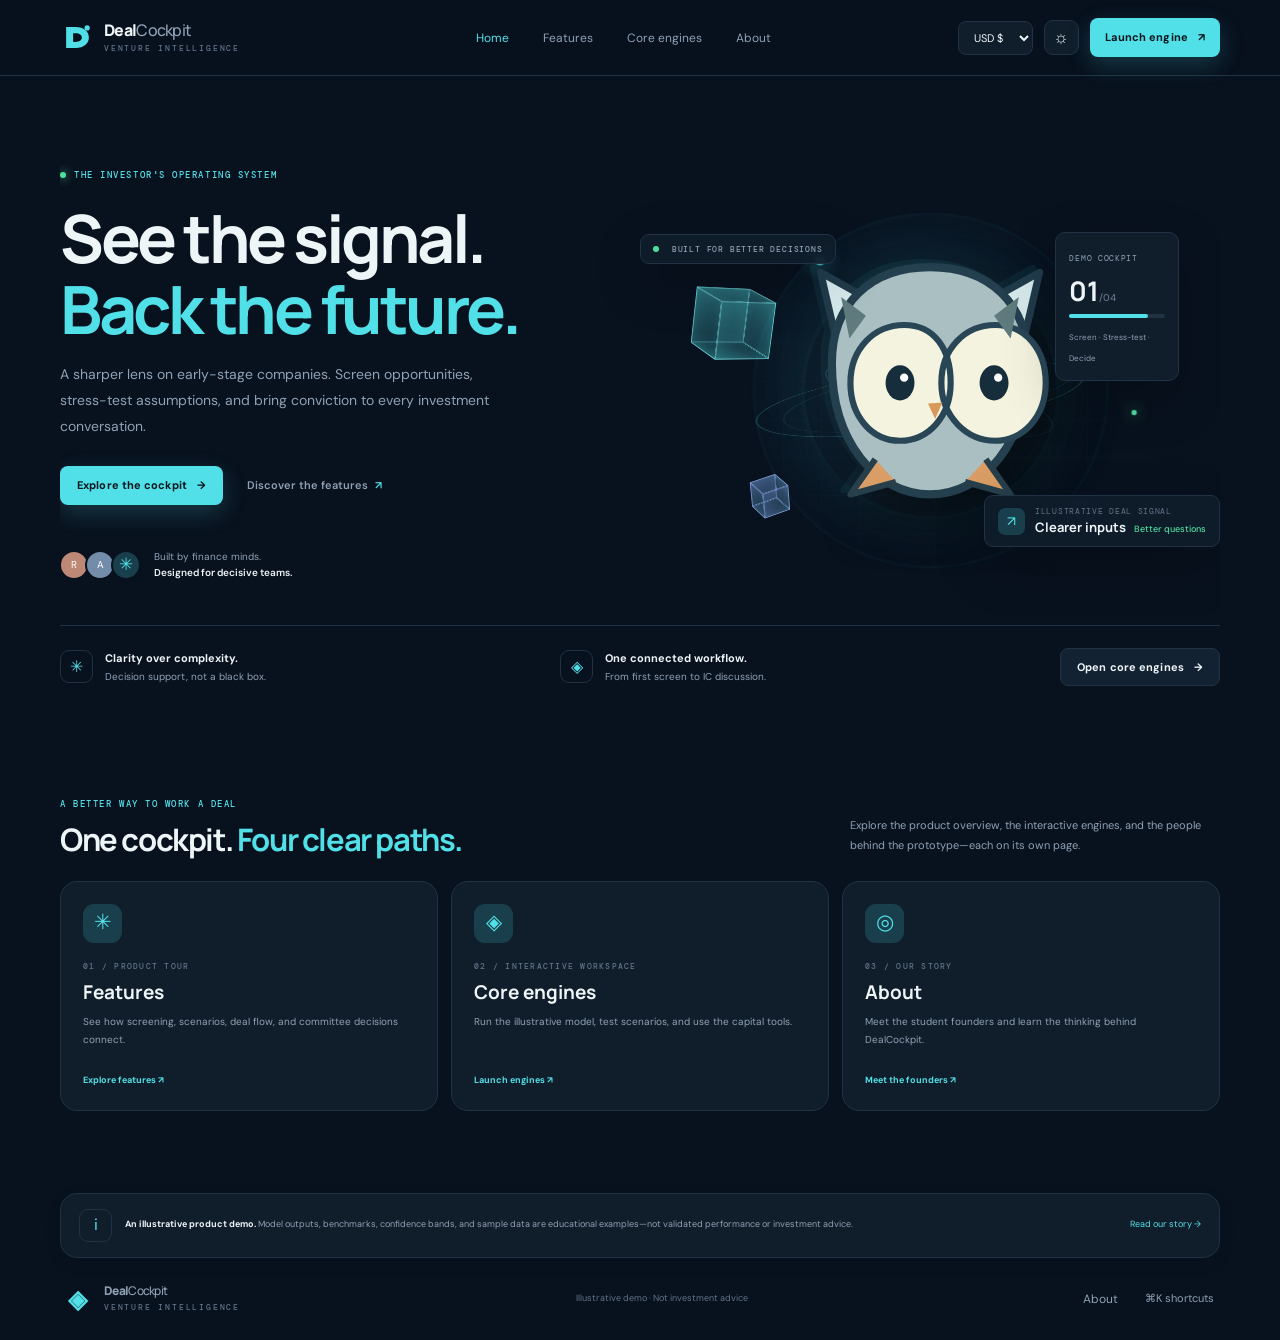
==== index.html @ 7ec93a89 "Deploy DealCockpit website Add GitHub Pages workflow for a permanent public site.  Co-authored-by: C" ====
<!doctype html>
<html lang="en">
<head>
  <meta charset="utf-8">
  <meta name="viewport" content="width=device-width, initial-scale=1">
  <meta name="theme-color" content="#08111e">
  <meta name="description" content="DealCockpit — a clearer lens on early-stage venture opportunities.">
  <title>DealCockpit — Venture intelligence</title>
  <link rel="preconnect" href="https://fonts.googleapis.com">
  <link rel="preconnect" href="https://fonts.gstatic.com" crossorigin>
  <link href="https://fonts.googleapis.com/css2?family=DM+Mono:wght@400;500&family=DM+Sans:wght@400;500;600;700&family=Manrope:wght@400;500;600;700;800&display=swap" rel="stylesheet">
  <link rel="stylesheet" href="styles.css">
  <script src="app.js" defer></script>
</head>
<body>
  <a class="skip-link" href="#main">Skip to content</a>
  <header class="topbar">
    <a class="brand" href="index.html" aria-label="DealCockpit home"><span class="brand-mark" aria-hidden="true"><svg viewBox="0 0 40 40"><path d="M7 8h11c9 0 15 5 15 12S27 32 18 32H7V8Zm8 7v10h3c4 0 7-2 7-5s-3-5-7-5h-3Z" fill="currentColor"/><circle cx="31" cy="9" r="3" fill="#52e0e8"/></svg></span><span>Deal<span class="brand-light">Cockpit</span><small>VENTURE INTELLIGENCE</small></span></a>
    <nav class="main-nav" aria-label="Main navigation"><a href="index.html" aria-current="page">Home</a><a href="features.html">Features</a><a href="engines.html">Core engines</a><a href="about.html">About</a></nav>
    <div class="header-actions"><label class="sr-only" for="currency">Display currency</label><select id="currency" class="currency-select" aria-label="Display currency"><option value="USD">USD $</option><option value="INR">INR ₹</option><option value="EUR">EUR €</option><option value="GBP">GBP £</option></select><button id="theme-toggle" class="icon-button" type="button" aria-label="Switch to light theme" title="Toggle theme"><span aria-hidden="true">☼</span></button><a class="button button-primary header-cta" href="engines.html#screening">Launch engine <span aria-hidden="true">↗</span></a><button id="menu-toggle" class="icon-button menu-toggle" type="button" aria-label="Open navigation menu" aria-expanded="false">☰</button></div>
  </header>
  <main id="main">
    <section class="hero shell" id="home">
      <div class="hero-copy"><div class="eyebrow"><span class="status-dot"></span> THE INVESTOR'S OPERATING SYSTEM</div><h1>See the signal.<br><span>Back the future.</span></h1><p class="hero-lede">A sharper lens on early-stage companies. Screen opportunities, stress-test assumptions, and bring conviction to every investment conversation.</p><div class="hero-buttons"><a class="button button-primary" href="engines.html#screening">Explore the cockpit <span aria-hidden="true">→</span></a><a href="features.html" class="text-link">Discover the features <span aria-hidden="true">↗</span></a></div><div class="hero-proof"><div class="avatar-stack"><span>R</span><span>A</span><span class="proof-icon">✳</span></div><p>Built by finance minds.<br><b>Designed for decisive teams.</b></p></div></div>
      <div class="hero-visual"><div class="orb orb-one"></div><div class="orb orb-two"></div><div class="hero-grid" aria-hidden="true"></div><div class="three-d-scene" aria-hidden="true"><div class="orbit-ring orbit-ring-a"></div><div class="orbit-ring orbit-ring-b"></div><div class="floating-cube cube-large"><i></i><i></i><i></i><i></i><i></i><i></i></div><div class="floating-cube cube-small"><i></i><i></i><i></i><i></i><i></i><i></i></div><span class="orbit-node node-a"></span><span class="orbit-node node-b"></span><span class="orbit-node node-c"></span></div><div class="hero-owl" aria-label="Stylized owl mascot" role="img"><svg viewBox="0 0 300 300"><path d="M61 112 44 39l75 42M239 112l17-73-75 42" fill="#d5e9eb" stroke="#213b4b" stroke-width="7" stroke-linejoin="round"/><path d="M55 127c0-57 37-93 95-93s95 36 95 93c0 76-43 127-95 127s-95-51-95-127Z" fill="#aabfc1" stroke="#243f4e" stroke-width="8"/><path d="M73 146c0-33 23-56 52-56s45 23 45 56-22 56-49 56-48-23-48-56Zm88 0c0-33 23-56 52-56s49 23 49 56-22 56-49 56-52-23-52-56Z" fill="#f3f3df" stroke="#294657" stroke-width="6"/><ellipse cx="121" cy="146" rx="14" ry="17" fill="#162d3b"/><ellipse cx="212" cy="146" rx="14" ry="17" fill="#162d3b"/><circle cx="125" cy="141" r="4" fill="white"/><circle cx="216" cy="141" r="4" fill="white"/><path d="m149 166 13-1-7 16-7-15Z" fill="#d89a5c"/><path d="m97 220-24 34 44-12m87-22 24 34-44-12" fill="#d99d65" stroke="#263f4b" stroke-width="6" stroke-linejoin="round"/><path d="M88 81 64 63l8 40m140-22 24-18-8 40" fill="#607b7d"/></svg></div><div class="floating-tag tag-top"><span class="tag-dot"></span> BUILT FOR BETTER DECISIONS</div><div class="floating-tag tag-bottom"><span class="tag-icon">↗</span><span><small>ILLUSTRATIVE DEAL SIGNAL</small><b>Clearer inputs <em>Better questions</em></b></span></div><div class="hero-mini-card"><span class="mini-label">DEMO COCKPIT</span><div class="mini-score">01<span>/04</span></div><div class="mini-bar"><i></i></div><small>Screen · Stress-test · Decide</small></div></div>
      <div class="hero-bottom"><div class="hero-note"><span class="note-icon">✳</span><span><b>Clarity over complexity.</b><small>Decision support, not a black box.</small></span></div><div class="hero-note"><span class="note-icon">◈</span><span><b>One connected workflow.</b><small>From first screen to IC discussion.</small></span></div><a class="button button-quiet" href="engines.html">Open core engines <span aria-hidden="true">→</span></a></div>
    </section>
    <section class="section shell"><div class="section-heading"><div><div class="eyebrow">A BETTER WAY TO WORK A DEAL</div><h2>One cockpit. <span>Four clear paths.</span></h2></div><p>Explore the product overview, the interactive engines, and the people behind the prototype—each on its own page.</p></div><div class="page-cards"><a class="page-card" href="features.html"><span class="page-card-icon">✳</span><span class="panel-kicker">01 / PRODUCT TOUR</span><h3>Features</h3><p>See how screening, scenarios, deal flow, and committee decisions connect.</p><b>Explore features ↗</b></a><a class="page-card" href="engines.html"><span class="page-card-icon">◈</span><span class="panel-kicker">02 / INTERACTIVE WORKSPACE</span><h3>Core engines</h3><p>Run the illustrative model, test scenarios, and use the capital tools.</p><b>Launch engines ↗</b></a><a class="page-card" href="about.html"><span class="page-card-icon">◎</span><span class="panel-kicker">03 / OUR STORY</span><h3>About</h3><p>Meet the student founders and learn the thinking behind DealCockpit.</p><b>Meet the founders ↗</b></a></div></section>
    <section class="section shell"><div class="home-disclaimer panel"><span class="note-icon">i</span><p><b>An illustrative product demo.</b> Model outputs, benchmarks, confidence bands, and sample data are educational examples—not validated performance or investment advice.</p><a href="about.html">Read our story →</a></div></section>
  </main>
  <footer class="footer shell"><a class="brand footer-brand" href="index.html"><span class="brand-mark">◈</span><span>Deal<span class="brand-light">Cockpit</span><small>VENTURE INTELLIGENCE</small></span></a><span>Illustrative demo · Not investment advice</span><div><a href="about.html">About</a><button type="button" id="open-shortcuts">⌘K shortcuts</button></div></footer>
  <div id="toast" class="toast" role="status" aria-live="polite"></div>
  <div id="command-overlay" class="command-overlay" hidden><div class="command-dialog" role="dialog" aria-modal="true" aria-labelledby="command-title"><div class="command-search"><span aria-hidden="true">⌕</span><label class="sr-only" id="command-title" for="command-input">Search DealCockpit actions</label><input id="command-input" type="text" placeholder="Jump to a page, term, or action…" autocomplete="off"><kbd>ESC</kbd></div><div id="command-results" class="command-results"></div><div class="command-footer"><span>↑↓ to navigate</span><span><kbd>ENTER</kbd> to select</span><span><kbd>ESC</kbd> to close</span></div></div></div>
</body>
</html>
---- styles.css ----
:root{color-scheme:dark;--bg:#08111e;--bg-soft:#0b1725;--panel:#101d2b;--panel-2:#132233;--line:#203244;--text:#edf5f7;--muted:#8fa2b4;--faint:#627589;--cyan:#52e0e8;--cyan-dim:#193f4c;--green:#4fe0a0;--red:#ff777e;--amber:#f2c46f;--white:#fff;--shadow:0 18px 54px #0003;--radius:17px;--font:'DM Sans',sans-serif;--display:'Manrope',sans-serif;--mono:'DM Mono',monospace}
:root[data-theme="light"]{color-scheme:light;--bg:#f2f6f8;--bg-soft:#eaf0f3;--panel:#fff;--panel-2:#f6fafb;--line:#d8e2e8;--text:#122334;--muted:#536a7b;--faint:#778d9d;--cyan:#087f8b;--cyan-dim:#d8f4f3;--green:#16865d;--red:#c94450;--amber:#a66a0b;--shadow:0 16px 38px #263a4a12}
*{box-sizing:border-box}html{scroll-behavior:smooth;scroll-padding-top:92px}body{margin:0;background:var(--bg);color:var(--text);font-family:var(--font);font-size:14px;line-height:1.5;transition:background .2s,color .2s}button,input,select{font:inherit}button,a,select,input{outline-color:var(--cyan)}button{color:inherit}a{color:inherit;text-decoration:none}.shell{width:min(1160px,calc(100% - 48px));margin-inline:auto}.sr-only{position:absolute;width:1px;height:1px;padding:0;margin:-1px;overflow:hidden;clip:rect(0,0,0,0);white-space:nowrap;border:0}.skip-link{position:fixed;top:-50px;left:16px;background:var(--cyan);color:#04141b;padding:10px 16px;z-index:99;border-radius:8px}.skip-link:focus{top:10px}
.topbar{height:76px;border-bottom:1px solid var(--line);display:flex;align-items:center;justify-content:space-between;padding:0 max(24px,calc((100vw - 1160px)/2));background:color-mix(in srgb,var(--bg) 91%,transparent);position:sticky;top:0;z-index:30;backdrop-filter:blur(16px)}.brand{display:flex;align-items:center;gap:9px;font:800 16px var(--display);letter-spacing:-.7px;line-height:1}.brand-mark{display:grid;place-items:center;width:35px;height:35px;color:var(--cyan)}.brand-mark svg{width:100%;height:100%}.brand-light{font-weight:500;color:var(--muted)}.brand small{display:block;font:500 8px var(--mono);letter-spacing:1.8px;color:var(--faint);margin-top:5px}.main-nav{display:flex;gap:34px;margin-left:50px}.main-nav a,.footer a,.footer button{color:var(--muted);font-size:12px;transition:color .18s}.main-nav a:hover,.footer a:hover,.footer button:hover{color:var(--cyan)}.header-actions{display:flex;align-items:center;gap:11px}.currency-select,.compact-select select{background:var(--panel);border:1px solid var(--line);border-radius:8px;color:var(--text);padding:8px 11px;font-size:11px}.icon-button{width:35px;height:35px;border:1px solid var(--line);background:var(--panel);border-radius:9px;cursor:pointer;font-size:17px}.icon-button:hover{border-color:var(--cyan);color:var(--cyan)}.button{display:inline-flex;align-items:center;justify-content:center;gap:10px;border-radius:8px;padding:10px 16px;font-size:11px;font-weight:700;letter-spacing:.1px;border:1px solid transparent;cursor:pointer;transition:transform .18s,background .18s,border-color .18s}.button:hover{transform:translateY(-2px)}.button-primary{color:#06151d;background:var(--cyan);box-shadow:0 8px 25px color-mix(in srgb,var(--cyan) 20%,transparent)}.button-primary:hover{background:#82eff2}.button-outline{color:var(--text);background:transparent;border-color:var(--line)}.button-outline:hover{border-color:var(--cyan);color:var(--cyan)}.button-quiet{color:var(--text);background:var(--panel-2);border-color:var(--line)}.button-quiet:hover{border-color:var(--cyan)}.header-cta{padding:10px 14px}.menu-toggle{display:none}
.hero{min-height:640px;padding-top:92px;position:relative;display:grid;grid-template-columns:1fr 1fr;align-items:center;overflow:hidden}.hero-copy{position:relative;z-index:2;padding-bottom:46px}.eyebrow{font:500 9px var(--mono);letter-spacing:1.55px;color:var(--cyan);display:flex;align-items:center;gap:8px}.status-dot,.online-pill i{width:6px;height:6px;background:var(--green);border-radius:50%;box-shadow:0 0 10px var(--green)}h1,h2,h3,p{margin-top:0}h1{font:700 clamp(42px,5.2vw,68px)/1.07 var(--display);letter-spacing:-3.5px;margin:21px 0 18px}h1 span,h2 span{color:var(--cyan)}.hero-lede{font-size:14px;color:var(--muted);max-width:440px;line-height:1.85}.hero-buttons{display:flex;align-items:center;gap:24px;margin-top:26px}.text-link{font-size:11px;color:var(--muted);font-weight:600}.text-link span{color:var(--cyan);margin-left:4px}.hero-proof{display:flex;align-items:center;gap:13px;margin-top:44px}.avatar-stack{display:flex;padding-left:3px}.avatar-stack span{width:30px;height:30px;border-radius:50%;display:grid;place-items:center;margin-left:-4px;border:2px solid var(--bg);background:#bd8875;color:#fff;font-size:10px}.avatar-stack span:nth-child(2){background:#728caa}.avatar-stack .proof-icon{background:var(--cyan-dim);color:var(--cyan);font-size:17px}.hero-proof p{margin:0;font-size:10px;line-height:1.6;color:var(--muted)}.hero-proof b{font-weight:600;color:var(--text)}.hero-visual{height:460px;position:relative;display:grid;place-items:center;margin-top:-15px}.hero-grid{position:absolute;inset:15% 5% 5%;opacity:.18;background-image:linear-gradient(var(--line) 1px,transparent 1px),linear-gradient(90deg,var(--line) 1px,transparent 1px);background-size:38px 38px;mask-image:radial-gradient(ellipse,black 20%,transparent 72%)}.orb{position:absolute;border-radius:50%;filter:blur(1px)}.orb-one{width:355px;height:355px;background:radial-gradient(circle at 45% 45%,#173849aa,#0a172400 70%);border:1px solid #52e0e81a}.orb-two{width:255px;height:255px;border:1px solid #52e0e81f;box-shadow:0 0 75px #52e0e811}.hero-owl{position:relative;width:min(310px,72%);z-index:1;filter:drop-shadow(0 30px 36px #0007);animation:float 5s ease-in-out infinite}.hero-owl svg{width:100%;height:auto}.floating-tag{position:absolute;z-index:2;border:1px solid var(--line);background:color-mix(in srgb,var(--panel) 91%,transparent);border-radius:9px;box-shadow:var(--shadow);backdrop-filter:blur(10px)}.tag-top{top:74px;left:0;padding:9px 12px;font:500 8px var(--mono);letter-spacing:.8px;color:var(--muted)}.tag-dot{display:inline-block;width:6px;height:6px;background:var(--green);border-radius:100%;margin-right:7px}.tag-bottom{bottom:73px;right:0;display:flex;gap:10px;align-items:center;padding:10px 13px}.tag-icon{background:var(--cyan-dim);color:var(--cyan);width:27px;height:27px;border-radius:7px;display:grid;place-items:center}.tag-bottom small,.tag-bottom b{display:block}.tag-bottom small{font:8px var(--mono);color:var(--faint);letter-spacing:.7px}.tag-bottom b{font:700 13px var(--display);margin-top:2px}.tag-bottom em{font:500 9px var(--font);color:var(--green);font-style:normal;margin-left:5px}.hero-mini-card{position:absolute;right:7%;top:72px;z-index:3;width:124px;padding:13px;border:1px solid var(--line);background:var(--panel);border-radius:10px;box-shadow:var(--shadow)}.mini-label{font:8px var(--mono);color:var(--muted);letter-spacing:.7px}.mini-score{font:700 27px var(--display);margin-top:5px}.mini-score span{font:500 10px var(--font);color:var(--faint)}.mini-bar{height:4px;background:var(--line);border-radius:4px;margin:5px 0 7px}.mini-bar i{display:block;width:82%;height:100%;border-radius:4px;background:var(--cyan)}.hero-mini-card small{font-size:8px;color:var(--muted)}.hero-bottom{grid-column:1/-1;display:flex;align-items:center;justify-content:space-between;border-top:1px solid var(--line);padding:22px 0 29px;margin-top:-4px}.hero-note{display:flex;gap:12px;align-items:center}.note-icon{width:33px;height:33px;border:1px solid var(--line);border-radius:9px;display:grid;place-items:center;color:var(--cyan);font-size:16px}.hero-note b,.hero-note small{display:block}.hero-note b{font-size:11px}.hero-note small{font-size:10px;color:var(--muted);margin-top:3px}.upload-zone{display:flex;align-items:center;gap:12px;border:1px dashed #3a5365;padding:10px 12px;border-radius:10px;background:var(--panel);min-width:500px}.upload-zone.dragging{border-color:var(--cyan);background:var(--cyan-dim)}.upload-icon{width:31px;height:31px;border-radius:8px;background:var(--cyan-dim);color:var(--cyan);display:grid;place-items:center;font-size:19px}.upload-zone>span:nth-child(2){flex:1}.upload-zone b,.upload-zone small{display:block}.upload-zone b{font-size:10px}.upload-zone small{font-size:9px;color:var(--muted)}.inline-button{border:0;background:none;color:var(--cyan);padding:0;cursor:pointer;font-size:inherit}.upload-zone .button{font-size:9px;padding:8px 10px}
.section{padding-top:82px}.section-heading{display:flex;align-items:end;justify-content:space-between;margin-bottom:23px;gap:30px}.section-heading h2,.about-content h2{font:700 31px/1.18 var(--display);letter-spacing:-1.4px;margin:11px 0 0}.section-heading>p{max-width:370px;margin:0 0 2px;color:var(--muted);font-size:11px;line-height:1.8}.feature-strip{display:grid;grid-template-columns:repeat(5,1fr);gap:10px}.feature-chip{min-height:90px;border:1px solid var(--line);background:var(--panel);border-radius:12px;padding:16px;display:grid;grid-template-columns:30px 1fr;align-content:center;column-gap:9px;transition:transform .2s,border-color .2s}.feature-chip:hover{transform:translateY(-3px);border-color:var(--cyan)}.feature-chip>span{grid-row:span 2;color:var(--cyan);font-size:20px;align-self:center}.feature-chip b{font-size:11px}.feature-chip small{font-size:9px;color:var(--muted);margin-top:3px}
.panel{border:1px solid var(--line);background:var(--panel);border-radius:var(--radius);box-shadow:0 5px 20px #0000000d}.screen-layout{display:grid;grid-template-columns:1fr 1fr;gap:14px}.score-panel,.contribution-panel{padding:22px 23px}.panel-head{display:flex;justify-content:space-between;align-items:flex-start;gap:15px}.panel-kicker{font:500 8px var(--mono);letter-spacing:1.25px;color:var(--faint);display:block}.panel-head h3{font:600 16px var(--display);letter-spacing:-.35px;margin:6px 0 0}.pill{font:500 8px var(--mono);letter-spacing:.6px;border-radius:20px;padding:6px 9px}.pill-positive{color:var(--green);background:color-mix(in srgb,var(--green) 10%,transparent);border:1px solid color-mix(in srgb,var(--green) 20%,transparent)}.pill-risk{color:var(--red);background:color-mix(in srgb,var(--red) 10%,transparent);border:1px solid color-mix(in srgb,var(--red) 20%,transparent)}.pill-neutral{color:var(--muted);background:var(--panel-2);border:1px solid var(--line)}.score-main{display:flex;align-items:center;justify-content:space-around;margin:12px 0 8px}.gauge{width:195px;height:127px;position:relative}.gauge svg{width:100%;height:100%;overflow:visible}.gauge-track,.gauge-value{fill:none;stroke-width:12;stroke-linecap:round}.gauge-track{stroke:var(--line)}.gauge-value{stroke:var(--cyan);stroke-dasharray:229;stroke-dashoffset:73;transition:stroke-dashoffset .5s}.gauge-number{position:absolute;bottom:0;left:0;right:0;text-align:center}.gauge-number strong{font:700 34px var(--display);display:block;letter-spacing:-1.5px}.gauge-number small{display:block;font-size:9px;color:var(--muted);margin-top:-2px}.return-stat{border-left:1px solid var(--line);padding-left:29px}.return-stat>span,.return-stat>small{display:block}.return-stat>span{font:500 8px var(--mono);letter-spacing:1px;color:var(--faint)}.return-stat strong{display:block;font:700 30px var(--display);margin:7px 0 0}.return-stat strong span{font-size:18px;color:var(--cyan)}.return-stat>small{font-size:9px;color:var(--muted)}.confidence-row{display:flex;align-items:center;gap:10px;padding:13px 0;border-top:1px solid var(--line);border-bottom:1px solid var(--line);font-size:9px}.confidence-row>span:first-child{white-space:nowrap;color:var(--muted)}.confidence-row b{color:var(--text);font-weight:600}.confidence-line{height:4px;flex:1;background:var(--line);border-radius:4px;position:relative}.confidence-line i{position:absolute;left:23%;right:22%;height:100%;background:var(--cyan);border-radius:4px;opacity:.75}.confidence-row small{color:var(--faint);white-space:nowrap;font-size:8px}.risk-block{padding:15px 0 10px}.subhead{display:flex;justify-content:space-between;font-size:9px;font-weight:600}.subhead span:last-child{color:var(--muted);font-weight:400}.risk-tags{display:flex;flex-wrap:wrap;gap:6px;margin-top:9px}.risk-tag{font-size:8px;color:var(--amber);border:1px solid color-mix(in srgb,var(--amber) 27%,transparent);background:color-mix(in srgb,var(--amber) 8%,transparent);border-radius:5px;padding:4px 7px}.risk-tag.high{color:var(--red);border-color:color-mix(in srgb,var(--red) 25%,transparent);background:color-mix(in srgb,var(--red) 8%,transparent)}.risk-tag.ok{color:var(--green);border-color:color-mix(in srgb,var(--green) 25%,transparent);background:color-mix(in srgb,var(--green) 8%,transparent)}.score-foot{display:flex;justify-content:space-between;padding-top:10px;border-top:1px solid var(--line);font-size:8px;color:var(--muted)}.tiny-positive{display:inline-block;width:6px;height:6px;border-radius:100%;background:var(--green);margin-right:5px}.mono{font-family:var(--mono);font-size:8px;letter-spacing:.35px;color:var(--faint)}.info-dot{width:17px;height:17px;display:grid;place-items:center;border-radius:50%;font:10px serif;border:1px solid var(--line);color:var(--muted)}.panel-description{font-size:10px;color:var(--muted);line-height:1.7;margin:9px 0 16px}.contribution-chart{display:grid;gap:8px}.contribution-row{display:grid;grid-template-columns:102px 1fr 43px;align-items:center;gap:9px;font-size:9px}.contribution-name{color:var(--muted);white-space:nowrap;overflow:hidden;text-overflow:ellipsis}.contribution-track{height:8px;position:relative;background:var(--panel-2);border-radius:5px}.contribution-track:before{content:"";position:absolute;top:-3px;bottom:-3px;width:1px;background:var(--faint);left:50%}.contribution-fill{height:100%;position:absolute;top:0;min-width:2px;border-radius:5px}.contribution-fill.positive{left:50%;background:var(--green)}.contribution-fill.negative{right:50%;background:var(--red)}.contribution-value{text-align:right;font:9px var(--mono)}.contribution-value.pos{color:var(--green)}.contribution-value.neg{color:var(--red)}.chart-legend{display:flex;gap:16px;margin-top:13px;color:var(--muted);font-size:8px}.chart-legend i{display:inline-block;width:7px;height:7px;border-radius:2px;margin-right:4px}.legend-pos{background:var(--green)}.legend-neg{background:var(--red)}
.inputs-bar{display:grid;grid-template-columns:repeat(5,minmax(110px,1fr));gap:13px 15px;padding:18px 20px;margin-top:14px}.input-bar-title{grid-column:1/-1;display:flex;justify-content:space-between;align-items:center;border-bottom:1px solid var(--line);padding-bottom:10px}.input-bar-title small{color:var(--faint);font-size:9px}.inputs-bar label,.tool-inputs label{font-size:8px;color:var(--muted);display:grid;gap:5px}.inputs-bar input,.inputs-bar select,.tool-inputs input,.tool-inputs select{width:100%;height:33px;padding:0 9px;border-radius:7px;background:var(--bg-soft);border:1px solid var(--line);color:var(--text);font-size:10px;min-width:0}.inputs-bar input:focus,.inputs-bar select:focus,.tool-inputs input:focus,.tool-inputs select:focus,.chat-form input:focus{border-color:var(--cyan);outline:2px solid color-mix(in srgb,var(--cyan) 15%,transparent)}.validation-message{grid-column:1/-1;margin:0;color:var(--red);font-size:9px;min-height:0}.validation-message:not(:empty){padding-top:4px}
.engine-grid{display:grid;grid-template-columns:1fr 1fr;gap:14px}.whatif-panel,.allocation-panel{padding:22px}.engine-icon{color:var(--cyan);font-size:20px}.range-label{display:flex;justify-content:space-between;align-items:center;font-size:10px;color:var(--muted);margin:16px 0 7px}.range-label output{color:var(--text);font:10px var(--mono)}input[type=range]{appearance:none;width:100%;height:4px;background:var(--line);border-radius:8px;accent-color:var(--cyan);cursor:pointer}input[type=range]::-webkit-slider-thumb{appearance:none;width:14px;height:14px;border-radius:50%;background:var(--cyan);border:3px solid var(--panel);box-shadow:0 0 0 1px var(--cyan)}.whatif-result{margin-top:23px;border-top:1px solid var(--line);padding-top:15px;display:grid;grid-template-columns:1fr 1fr auto;align-items:center;gap:12px}.whatif-result small{display:block;font:8px var(--mono);color:var(--faint);letter-spacing:.45px}.whatif-result strong{display:block;margin-top:4px;font:700 19px var(--display)}.positive-text{color:var(--green)}.negative-text{color:var(--red)}.whatif-spark{width:80px;height:32px;border-bottom:1px solid var(--line);background:linear-gradient(155deg,transparent 43%,var(--cyan) 44%,var(--cyan) 48%,transparent 49%);opacity:.8}.text-button{border:0;background:none;color:var(--cyan);font-size:9px;margin-top:13px;padding:3px 0;cursor:pointer}.allocation-content{display:flex;align-items:center;gap:30px;padding:9px 12px 13px}.donut-chart{width:146px;height:146px;flex:none;border-radius:50%;background:conic-gradient(#52e0e8 0 32%,#6092ac 32% 55%,#6e7bd0 55% 75%,#40b98e 75% 89%,#d9b870 89%);display:grid;place-items:center;position:relative}.donut-chart:before{content:"";position:absolute;width:99px;height:99px;border-radius:50%;background:var(--panel)}.donut-center{z-index:1;text-align:center}.donut-center strong{display:block;font:700 25px var(--display)}.donut-center small{font-size:9px;color:var(--muted)}.allocation-legend{display:grid;gap:9px;flex:1}.allocation-item{display:grid;grid-template-columns:8px 1fr auto;gap:8px;align-items:center;font-size:9px}.allocation-item i{width:7px;height:7px;border-radius:2px}.allocation-item span{color:var(--muted)}.allocation-item b{font:10px var(--mono)}.allocation-footer{display:flex;justify-content:space-between;border-top:1px solid var(--line);padding-top:12px;color:var(--muted);font-size:9px}.allocation-footer b{font:11px var(--mono);color:var(--text)}
.pipeline-board{display:grid;grid-template-columns:repeat(4,1fr);gap:12px}.pipeline-column{min-width:0;border:1px solid var(--line);background:var(--bg-soft);border-radius:12px;padding:12px;min-height:214px}.pipeline-column.drag-over{border-color:var(--cyan);background:var(--cyan-dim)}.column-head{display:flex;align-items:center;justify-content:space-between;margin-bottom:10px}.column-title{font:500 9px var(--mono);letter-spacing:.5px;color:var(--muted)}.column-count{font:9px var(--mono);color:var(--faint);background:var(--panel);padding:3px 6px;border-radius:5px}.deal-card{background:var(--panel);border:1px solid var(--line);padding:11px;border-radius:9px;margin-top:8px;cursor:grab}.deal-card:active{cursor:grabbing}.deal-card h4{font:600 11px var(--display);margin:0 0 7px}.deal-card p{font-size:8px;color:var(--muted);margin:0}.deal-meta{display:flex;justify-content:space-between;align-items:center;margin-top:10px}.deal-score{font:9px var(--mono);color:var(--green)}.deal-card select{background:var(--bg-soft);border:1px solid var(--line);border-radius:5px;color:var(--muted);font-size:8px;padding:3px}.pipeline-hint{color:var(--faint);font-size:9px;margin:10px 0 0}
.capital-grid{display:grid;grid-template-columns:1fr 1fr;gap:14px}.waterfall-panel,.safe-panel{padding:22px}.tool-inputs{display:grid;grid-template-columns:repeat(3,minmax(0,1fr));gap:10px;margin:16px 0}.waterfall-result{display:flex;justify-content:space-between;align-items:end;gap:8px;padding:12px 0}.waterfall-result div{font-size:8px;color:var(--muted)}.waterfall-result b{display:block;color:var(--text);font:600 13px var(--display);margin-top:4px}.waterfall-bar{height:18px;display:flex;border-radius:5px;overflow:hidden;background:var(--line)}.waterfall-bar span{height:100%;transition:width .25s}.waterfall-bar .pref-segment{background:var(--cyan)}.waterfall-bar .common-segment{background:#5f87a0}.waterfall-bar .other-segment{background:#27394a}.micro-note{font-size:8px;color:var(--faint);line-height:1.7;margin:11px 0 0}.safe-toggle{display:flex;background:var(--bg-soft);border-radius:8px;padding:3px;margin-top:15px}.safe-toggle button{flex:1;border:0;background:transparent;color:var(--muted);font-size:9px;padding:7px;border-radius:6px;cursor:pointer}.safe-toggle button.active{background:var(--cyan-dim);color:var(--cyan);font-weight:700}.safe-result{display:flex;justify-content:space-between;background:var(--bg-soft);border:1px solid var(--line);padding:13px;border-radius:9px}.safe-result span{font-size:8px;color:var(--muted)}.safe-result b{display:block;font:700 18px var(--display);color:var(--cyan);margin-top:3px}
.market-panel{padding:22px}.compact-select{font-size:8px;color:var(--muted);display:flex;align-items:center;gap:8px}.compact-select select{font-size:9px;padding:7px 10px}.market-chart{display:grid;gap:13px;margin:20px 2px 16px}.market-row{display:grid;grid-template-columns:115px 1fr 65px;align-items:center;gap:13px;font-size:9px}.market-label{color:var(--muted)}.market-track{height:18px;position:relative;background:var(--bg-soft);border-radius:5px}.market-range{position:absolute;height:100%;top:0;background:color-mix(in srgb,var(--cyan) 32%,transparent);border-left:1px solid var(--cyan);border-right:1px solid var(--cyan);border-radius:4px}.market-range.deal-range{background:color-mix(in srgb,var(--amber) 48%,transparent);border-color:var(--amber)}.market-marker{position:absolute;top:-4px;bottom:-4px;width:2px;background:var(--text)}.market-value{font:9px var(--mono);text-align:right;color:var(--muted)}.market-note{display:flex;align-items:center;gap:10px;border-top:1px solid var(--line);padding-top:12px}.market-dot{width:8px;height:8px;background:var(--amber);border-radius:50%}.market-note b,.market-note small{display:block}.market-note b{font-size:10px}.market-note small{font-size:8px;color:var(--muted);margin-top:3px}
.ic-layout{display:grid;grid-template-columns:1.1fr .9fr;gap:14px}.vote-panel,.benchmark-panel,.correlation-panel,.chat-panel{padding:22px}.vote-meter{margin:22px 0 16px}.vote-counts{display:flex;gap:18px;flex-wrap:wrap}.vote-counts span{font-size:9px;color:var(--muted)}.vote-counts b{color:var(--text);margin-left:4px}.vote-counts i{display:inline-block;width:7px;height:7px;border-radius:50%;margin-right:4px}.vote-yes{background:var(--green)}.vote-no{background:var(--red)}.vote-abstain{background:var(--amber)}.vote-bar{display:flex;height:8px;background:var(--bg-soft);border-radius:6px;overflow:hidden;margin-top:10px}.vote-bar span{transition:width .3s}.vote-bar .yes{background:var(--green)}.vote-bar .no{background:var(--red)}.vote-bar .abstain{background:var(--amber)}.vote-actions{display:flex;gap:8px}.vote-button{flex:1;background:transparent;border:1px solid var(--line);border-radius:7px;padding:8px;cursor:pointer;font-size:9px;transition:background .2s,border .2s}.vote-button:hover{border-color:var(--cyan)}.vote-button-yes:hover{color:var(--green);background:color-mix(in srgb,var(--green) 8%,transparent)}.vote-button-no:hover{color:var(--red);background:color-mix(in srgb,var(--red) 8%,transparent)}.vote-button-abstain:hover{color:var(--amber)}.benchmark-bars{display:grid;gap:13px;margin:21px 0 15px}.benchmark-row{display:grid;grid-template-columns:120px 1fr 33px;gap:10px;align-items:center;font-size:9px}.benchmark-row span:first-child{color:var(--muted)}.benchmark-track{height:7px;background:var(--bg-soft);border-radius:5px}.benchmark-track i{display:block;height:100%;border-radius:5px;background:#4c6b80}.benchmark-row.current .benchmark-track i{background:var(--cyan)}.benchmark-row b{font:9px var(--mono);text-align:right}.bottom-grid{display:grid;grid-template-columns:.95fr 1.05fr;gap:14px;margin-top:14px}.correlation-matrix{display:grid;grid-template-columns:repeat(5,1fr);gap:3px;max-width:390px;margin-top:18px}.corr-label,.corr-cell{aspect-ratio:1;display:grid;place-items:center;font-size:8px;border-radius:4px}.corr-label{color:var(--muted);font-size:7px}.corr-cell{font:8px var(--mono);color:var(--text)}.corr-cell.diagonal{background:var(--cyan-dim);color:var(--cyan)}.chat-panel{display:flex;flex-direction:column;min-height:390px}.online-pill{font:8px var(--mono);color:var(--green);display:flex;align-items:center;gap:6px;white-space:nowrap}.online-pill.offline{color:var(--amber)}.online-pill.error{color:var(--red)}.online-pill i{width:5px;height:5px;border-radius:50%;background:currentColor}.assistant-toolbar{display:flex;align-items:center;justify-content:space-between;gap:8px;margin-top:15px}.assistant-tabs{display:flex;padding:3px;background:var(--bg-soft);border-radius:8px;gap:2px}.assistant-tab{border:0;background:transparent;color:var(--muted);padding:7px 10px;border-radius:6px;font-size:9px;cursor:pointer}.assistant-tab.active{background:var(--cyan-dim);color:var(--cyan);font-weight:700}.clear-chat{border:0;background:transparent;color:var(--faint);font-size:8px;cursor:pointer}.clear-chat:hover{color:var(--cyan)}.assistant-description{font-size:9px;color:var(--muted);margin:11px 0 2px}.chat-messages{height:210px;overflow:auto;display:flex;flex-direction:column;gap:9px;margin:10px 0;padding:2px 1px;scroll-behavior:smooth}.chat-msg{max-width:94%;white-space:pre-wrap;overflow-wrap:anywhere;font-size:10px;line-height:1.65;padding:10px 12px;border-radius:10px;background:var(--bg-soft);color:var(--muted)}.user-msg{align-self:flex-end;background:var(--cyan-dim);color:var(--text)}.chat-msg.error-msg{border:1px solid color-mix(in srgb,var(--red) 45%,transparent);color:var(--red)}.chat-msg.typing-msg{color:var(--faint);font-style:italic}.chat-form{display:flex;gap:7px}.chat-form input{min-width:0;flex:1;height:39px;background:var(--bg-soft);border:1px solid var(--line);border-radius:7px;padding:0 10px;color:var(--text);font-size:10px}.chat-form input:focus{border-color:var(--cyan);outline:2px solid color-mix(in srgb,var(--cyan) 15%,transparent)}.chat-send{width:40px;flex:none;border:0;background:var(--cyan);color:#07131e;border-radius:7px;font-size:17px;font-weight:700;cursor:pointer}.chat-send:disabled{opacity:.5;cursor:wait}.chat-suggestions{display:flex;gap:6px;margin-top:9px;flex-wrap:wrap}.chat-suggestions button{background:transparent;border:1px solid var(--line);border-radius:12px;padding:5px 8px;font-size:8px;color:var(--muted);cursor:pointer}.chat-suggestions button:hover{border-color:var(--cyan);color:var(--cyan)}.assistant-privacy{margin:11px 0 0;color:var(--faint);font-size:8px;line-height:1.55}
.dashboard-ai-link{flex:none;white-space:nowrap}.online-pill{font:8px var(--mono);color:var(--green);display:flex;align-items:center;gap:6px;white-space:nowrap}.online-pill.offline{color:var(--amber)}.online-pill.error{color:var(--red)}.online-pill i{width:5px;height:5px;border-radius:50%;background:currentColor}.assistant-toolbar{display:flex;align-items:center;justify-content:space-between;gap:8px;margin-top:15px}.assistant-tabs{display:flex;padding:3px;background:var(--bg-soft);border-radius:8px;gap:2px}.assistant-tab{border:0;background:transparent;color:var(--muted);padding:7px 10px;border-radius:6px;font-size:9px;cursor:pointer}.assistant-tab.active{background:var(--cyan-dim);color:var(--cyan);font-weight:700}.clear-chat{border:0;background:transparent;color:var(--faint);font-size:8px;cursor:pointer}.clear-chat:hover{color:var(--cyan)}.assistant-description{font-size:9px;color:var(--muted);margin:11px 0 2px}.chat-messages{height:210px;overflow:auto;display:flex;flex-direction:column;gap:9px;margin:10px 0;padding:2px 1px;scroll-behavior:smooth}.chat-msg{max-width:94%;white-space:pre-wrap;overflow-wrap:anywhere;font-size:10px;line-height:1.65;padding:10px 12px;border-radius:10px;background:var(--bg-soft);color:var(--muted)}.user-msg{align-self:flex-end;background:var(--cyan-dim);color:var(--text)}.chat-msg.error-msg{border:1px solid color-mix(in srgb,var(--red) 45%,transparent);color:var(--red)}.chat-msg.typing-msg{color:var(--faint);font-style:italic}.chat-form{display:flex;gap:7px}.chat-form input{min-width:0;flex:1;height:39px;background:var(--bg-soft);border:1px solid var(--line);border-radius:7px;padding:0 10px;color:var(--text);font-size:10px}.chat-form input:focus{border-color:var(--cyan);outline:2px solid color-mix(in srgb,var(--cyan) 15%,transparent)}.chat-send{width:40px;flex:none;border:0;background:var(--cyan);color:#07131e;border-radius:7px;font-size:17px;font-weight:700;cursor:pointer}.chat-send:disabled{opacity:.5;cursor:wait}.chat-suggestions{display:flex;gap:6px;margin-top:9px;flex-wrap:wrap}.chat-suggestions button{background:transparent;border:1px solid var(--line);border-radius:12px;padding:5px 8px;font-size:8px;color:var(--muted);cursor:pointer}.chat-suggestions button:hover{border-color:var(--cyan);color:var(--cyan)}.assistant-privacy{margin:11px 0 0;color:var(--faint);font-size:8px;line-height:1.55}
.about-section{margin-top:85px;padding:57px 0;background:linear-gradient(115deg,var(--bg-soft),var(--bg));border-top:1px solid var(--line);border-bottom:1px solid var(--line)}.about-content{display:grid;grid-template-columns:115px 1fr 160px;align-items:center;gap:35px}.about-mark{font:800 40px var(--display);letter-spacing:-4px;color:var(--text)}.about-mark span{color:var(--cyan)}.about-content h2{margin:11px 0 13px}.about-content p{max-width:620px;font-size:11px;color:var(--muted);line-height:1.9;margin:0 0 11px}.about-content p b{color:var(--text)}.about-content .about-disclaimer{font-size:9px;color:var(--faint)}.about-stat{border-left:1px solid var(--line);padding:10px 0 10px 23px;position:relative}.about-stat span{font:8px var(--mono);letter-spacing:1px;color:var(--faint)}.about-stat b{display:block;font:700 21px/1.2 var(--display);margin-top:9px}.about-stat i{position:absolute;right:3px;top:15px;color:var(--cyan);font-size:25px;font-style:normal}
.footer{height:82px;display:flex;align-items:center;justify-content:space-between}.footer-brand .brand-mark{font-size:25px}.footer>span{font-size:9px;color:var(--faint)}.footer>div{display:flex;gap:21px;align-items:center}.footer button{background:none;border:0;cursor:pointer;font-size:11px}
.toast{position:fixed;bottom:22px;left:50%;transform:translate(-50%,20px);background:var(--text);color:var(--bg);padding:10px 16px;border-radius:9px;z-index:70;font-size:10px;opacity:0;pointer-events:none;transition:all .25s;box-shadow:var(--shadow)}.toast.show{opacity:1;transform:translate(-50%,0)}.command-overlay{position:fixed;inset:0;background:#020811bd;backdrop-filter:blur(5px);z-index:80;display:grid;place-items:start center;padding:16vh 20px 20px}.command-overlay[hidden]{display:none}.command-dialog{width:min(550px,100%);border:1px solid var(--line);background:var(--panel);border-radius:13px;box-shadow:0 30px 100px #0008;overflow:hidden}.command-search{display:flex;gap:11px;align-items:center;padding:15px;border-bottom:1px solid var(--line);color:var(--cyan)}.command-search input{flex:1;min-width:0;border:0;outline:0!important;background:transparent;color:var(--text);font-size:12px}.command-search kbd,.command-footer kbd{font:8px var(--mono);color:var(--faint);background:var(--bg-soft);border:1px solid var(--line);border-radius:4px;padding:3px 5px}.command-results{padding:8px;max-height:340px;overflow:auto}.command-group{font:8px var(--mono);letter-spacing:.8px;color:var(--faint);padding:7px 8px}.command-item{display:flex;width:100%;justify-content:space-between;align-items:center;border:0;background:transparent;color:var(--text);padding:10px 9px;border-radius:7px;text-align:left;cursor:pointer;font-size:10px}.command-item:hover,.command-item.selected{background:var(--cyan-dim);color:var(--cyan)}.command-item small{color:var(--faint);font-size:8px}.command-empty{padding:18px;color:var(--muted);font-size:10px;text-align:center}.command-footer{border-top:1px solid var(--line);padding:10px 14px;display:flex;gap:17px;color:var(--faint);font-size:8px}
@keyframes float{0%,100%{transform:translateY(0)}50%{transform:translateY(-10px)}}
@media(max-width:900px){.main-nav{gap:17px;margin-left:15px}.hero{padding-top:60px;min-height:595px}.hero-visual{height:400px}.hero-mini-card{right:0}.tag-top{left:-4px}.upload-zone{min-width:0}.inputs-bar{grid-template-columns:repeat(4,minmax(100px,1fr))}.contribution-row{grid-template-columns:92px 1fr 40px}.about-content{grid-template-columns:80px 1fr 125px;gap:22px}}
@media(max-width:680px){.shell{width:min(100% - 30px,520px)}.topbar{height:64px;padding:0 15px}.main-nav{display:none;position:absolute;top:63px;left:0;right:0;background:var(--panel);margin:0;padding:17px 20px;border-bottom:1px solid var(--line);flex-direction:column;gap:16px}.main-nav.open{display:flex}.header-actions{gap:7px}.currency-select{padding:7px 6px;font-size:9px}.header-cta{display:none}.menu-toggle{display:block}.brand{font-size:14px}.brand-mark{width:31px;height:31px}.hero{display:flex;flex-direction:column;align-items:stretch;padding-top:54px;min-height:0}.hero-copy{padding-bottom:0}.hero h1{font-size:49px;letter-spacing:-2.8px}.hero-lede{font-size:12px}.hero-proof{margin-top:28px}.hero-visual{height:335px;margin:4px 0 2px}.hero-owl{width:245px}.orb-one{width:285px;height:285px}.orb-two{width:205px;height:205px}.tag-top{top:32px;left:0}.tag-bottom{right:0;bottom:34px}.hero-mini-card{right:1%;top:23px;width:110px;padding:10px}.mini-score{font-size:22px}.hero-bottom{width:100%;margin-top:2px;align-items:stretch;flex-direction:column;gap:16px;padding:17px 0 23px}.upload-zone{display:grid;grid-template-columns:31px 1fr auto;gap:8px;padding:10px}.upload-zone .button{grid-column:1/-1;width:100%}.section{padding-top:60px}.section-heading{align-items:flex-start;flex-direction:column;gap:11px;margin-bottom:17px}.section-heading h2,.about-content h2{font-size:27px}.section-heading>p{font-size:10px}.section-heading>.button{align-self:stretch}.feature-strip{grid-template-columns:repeat(2,1fr);gap:8px}.feature-chip{min-height:78px;padding:11px}.feature-chip:last-child{grid-column:1/-1}.screen-layout,.engine-grid,.capital-grid,.ic-layout,.bottom-grid{grid-template-columns:1fr}.score-panel,.contribution-panel,.whatif-panel,.allocation-panel,.waterfall-panel,.safe-panel,.vote-panel,.benchmark-panel,.correlation-panel,.chat-panel,.market-panel{padding:17px}.score-main{justify-content:space-between}.return-stat{padding-left:17px}.gauge{width:170px}.inputs-bar{grid-template-columns:repeat(2,minmax(0,1fr));padding:15px;gap:12px}.input-bar-title{grid-column:1/-1}.pipeline-board{grid-template-columns:repeat(2,minmax(0,1fr));gap:8px}.pipeline-column{padding:9px;min-height:190px}.deal-card{padding:9px}.tool-inputs{grid-template-columns:repeat(2,minmax(0,1fr))}.waterfall-panel .tool-inputs label:last-child{grid-column:1/-1}.market-row{grid-template-columns:84px 1fr 50px;gap:8px}.market-label{font-size:8px}.benchmark-row{grid-template-columns:105px 1fr 30px}.about-section{margin-top:60px;padding:40px 0}.about-content{grid-template-columns:50px 1fr;gap:13px}.about-mark{font-size:25px;letter-spacing:-2px;align-self:start;padding-top:20px}.about-stat{grid-column:2;border-left:0;border-top:1px solid var(--line);padding:12px 0 0;display:flex;align-items:center;gap:12px}.about-stat b{font-size:16px;margin:0}.about-stat i{position:static}.footer{height:auto;min-height:80px;flex-wrap:wrap;gap:8px;padding-block:16px}.footer>span{order:3;width:100%}.footer>div{gap:12px}.footer a,.footer button{font-size:9px}.command-footer{gap:8px;justify-content:space-between}.whatif-result{grid-template-columns:1fr 1fr}.whatif-spark{display:none}.allocation-content{gap:16px;padding-inline:0}.donut-chart{width:125px;height:125px}.donut-chart:before{width:85px;height:85px}.hero-buttons{gap:16px}.button{font-size:10px}.hero-buttons .button{padding:10px 12px}}
@media(max-width:380px){.hero h1{font-size:43px}.score-main{gap:4px}.gauge{width:145px}.return-stat{padding-left:10px}.return-stat strong{font-size:26px}.confidence-row{gap:6px}.confidence-row small{display:none}.pipeline-board{grid-template-columns:1fr}.upload-zone{grid-template-columns:30px 1fr}.upload-zone .button{grid-column:1/-1}.allocation-content{gap:10px}.donut-chart{width:112px;height:112px}.donut-chart:before{width:76px;height:76px}}
@media(prefers-reduced-motion:reduce){*,*::before,*::after{scroll-behavior:auto!important;animation-duration:.01ms!important;animation-iteration-count:1!important;transition-duration:.01ms!important}}
.main-nav a[aria-current=page]{color:var(--cyan)}
.page-cards{display:grid;grid-template-columns:repeat(3,1fr);gap:13px}
.page-card{min-height:230px;padding:22px;border:1px solid var(--line);border-radius:var(--radius);background:var(--panel);display:flex;flex-direction:column;align-items:flex-start;transition:transform .2s,border-color .2s,background .2s}
.page-card:hover,.page-card:focus-visible{transform:translateY(-4px);border-color:var(--cyan);background:var(--panel-2)}
.page-card-icon{width:39px;height:39px;border-radius:11px;background:var(--cyan-dim);color:var(--cyan);display:grid;place-items:center;font-size:21px;margin-bottom:18px}
.page-card h3{font:700 19px var(--display);margin:8px 0}.page-card p{color:var(--muted);font-size:10px;line-height:1.8;margin:0 0 18px}.page-card>b{font-size:9px;color:var(--cyan);margin-top:auto}
.home-disclaimer,.demo-notice{display:flex;align-items:center;gap:13px;padding:15px 18px}.home-disclaimer p,.demo-notice p{font-size:9px;line-height:1.7;color:var(--muted);margin:0;flex:1}.home-disclaimer p b{color:var(--text)}.home-disclaimer>a{font-size:9px;color:var(--cyan);white-space:nowrap}.demo-notice>span{width:22px;height:22px;border:1px solid var(--line);border-radius:50%;display:grid;place-items:center;color:var(--cyan);font-size:10px;flex:none}
.page-hero{position:relative;min-height:350px;padding-top:82px;padding-bottom:55px;border-bottom:1px solid var(--line);overflow:hidden}.page-hero:after{content:"";position:absolute;width:360px;height:360px;right:6%;top:40px;border-radius:50%;border:1px solid #52e0e81a;box-shadow:inset 0 0 80px #52e80e09,0 0 90px #52e0e80a;pointer-events:none}.page-hero h1{font-size:clamp(43px,6vw,66px);margin:18px 0 13px}.page-hero .hero-lede{max-width:550px;margin-bottom:22px}.page-hero-index{position:absolute;bottom:27px;right:2px;color:var(--faint);font-size:9px}.page-hero-index span{margin-left:10px;letter-spacing:.7px}
.page-feature-list{display:grid;grid-template-columns:1fr 1fr;gap:13px}.page-feature{position:relative;display:grid;grid-template-columns:37px 32px 1fr;gap:12px;padding:22px;min-height:210px}.page-feature-number{font:10px var(--mono);color:var(--faint);padding-top:4px}.page-feature-symbol{color:var(--cyan);font-size:22px}.page-feature .panel-kicker{margin-top:3px}.page-feature h2{font:650 17px var(--display);letter-spacing:-.4px;margin:10px 0 8px}.page-feature p{font-size:10px;line-height:1.8;color:var(--muted);margin:0 0 12px}.page-feature a{font-size:9px;font-weight:600;color:var(--cyan)}.page-feature:hover{border-color:color-mix(in srgb,var(--cyan) 45%,var(--line))}
.founder-story{display:grid;grid-template-columns:200px 1fr;gap:40px;align-items:center;padding:clamp(23px,5vw,54px)}.founder-monogram{height:200px;position:relative;border-radius:18px;background:linear-gradient(145deg,var(--cyan-dim),var(--panel-2));border:1px solid var(--line);display:flex;align-items:center;justify-content:center}.founder-monogram:before,.founder-monogram:after{content:"";position:absolute;border:1px solid color-mix(in srgb,var(--cyan) 28%,transparent);border-radius:50%;width:155px;height:155px}.founder-monogram:after{width:115px;height:115px}.founder-monogram span{position:relative;z-index:1;width:55px;height:55px;border-radius:50%;display:grid;place-items:center;background:var(--panel);border:2px solid var(--panel);color:var(--cyan);font:700 20px var(--display);margin:0 -5px;box-shadow:0 4px 18px #0003}.founder-story h2{font:700 clamp(22px,3vw,31px) var(--display);letter-spacing:-1px;margin:9px 0}.founder-story h2 span{color:var(--cyan)}.founder-subtitle{font-size:10px;color:var(--cyan);margin-bottom:17px!important}.founder-story p{font-size:11px;color:var(--muted);line-height:1.9;margin:0 0 12px}.founder-story .button{margin-top:5px}.about-principles{display:grid;grid-template-columns:repeat(3,1fr);gap:12px}.about-principles article{padding:18px}.about-principles article>span{font:10px var(--mono);color:var(--cyan)}.about-principles h3{font:600 13px var(--display);margin:16px 0 7px}.about-principles p{font-size:9px;color:var(--muted);line-height:1.7;margin:0}
@media(max-width:680px){.page-cards{grid-template-columns:1fr}.page-card{min-height:190px}.page-hero{min-height:300px;padding-top:60px;padding-bottom:65px}.page-hero:after{width:200px;height:200px;right:-75px;top:60px}.page-hero-index{left:0;right:auto}.page-feature-list{grid-template-columns:1fr}.page-feature{grid-template-columns:25px 25px 1fr;padding:17px;min-height:0;gap:9px}.founder-story{grid-template-columns:1fr;gap:20px;padding:22px}.founder-monogram{height:150px}.founder-monogram:before{width:120px;height:120px}.founder-monogram:after{width:90px;height:90px}.about-principles{grid-template-columns:1fr}.home-disclaimer{align-items:flex-start;flex-wrap:wrap}.home-disclaimer p{min-width:calc(100% - 45px)}.home-disclaimer>a{margin-left:35px}}

/* Lightweight CSS 3D illustrations: no image downloads or rendering library required. */
.three-d-scene{position:absolute;inset:0;z-index:1;perspective:850px;transform-style:preserve-3d;pointer-events:none}
.hero-visual:before,.hero-visual:after{content:"";position:absolute;z-index:0;left:50%;top:51%;width:330px;height:138px;border:1px solid #52e0e82a;border-radius:50%;transform:translate(-50%,-50%) rotateX(69deg) rotateZ(-31deg);pointer-events:none}
.hero-visual:after{width:248px;height:102px;border-color:#a3b7ff24;transform:translate(-50%,-50%) rotateX(69deg) rotateZ(37deg)}
.orbit-ring{position:absolute;left:50%;top:51%;border:1px solid #52e0e84a;border-radius:50%;transform-style:preserve-3d}
.orbit-ring-a{width:350px;height:150px;transform:translate(-50%,-50%) rotateX(68deg) rotateZ(-24deg);animation:orbit-turn 18s linear infinite}
.orbit-ring-b{width:285px;height:125px;border-color:#8ca9e12d;transform:translate(-50%,-50%) rotateX(70deg) rotateZ(43deg)}
.orbit-node{position:absolute;width:10px;height:10px;border-radius:50%;background:var(--cyan);box-shadow:0 0 18px var(--cyan);transform:translateZ(40px)}
.node-a{top:22%;left:31%}.node-b{bottom:23%;right:25%;width:7px;height:7px;background:#82a9ff;box-shadow:0 0 16px #82a9ff}.node-c{top:54%;right:16%;width:5px;height:5px;background:var(--green);box-shadow:0 0 14px var(--green)}
.floating-cube{position:absolute;width:58px;height:58px;transform-style:preserve-3d;animation:cube-hover 6s ease-in-out infinite}
.floating-cube i{position:absolute;inset:0;display:block;border:1px solid #86f4f488;background:linear-gradient(135deg,#52e0e847,#52e0e80b);box-shadow:inset 0 0 18px #52e0e81c}
.cube-large{top:29%;left:11%;transform:rotateX(-24deg) rotateY(37deg) rotateZ(13deg)}
.cube-large i:nth-child(1){transform:translateZ(29px)}.cube-large i:nth-child(2){transform:rotateY(180deg) translateZ(29px)}.cube-large i:nth-child(3){transform:rotateY(90deg) translateZ(29px)}.cube-large i:nth-child(4){transform:rotateY(-90deg) translateZ(29px)}.cube-large i:nth-child(5){transform:rotateX(90deg) translateZ(29px)}.cube-large i:nth-child(6){transform:rotateX(-90deg) translateZ(29px)}
.cube-small{width:28px;height:28px;bottom:24%;left:20%;animation-delay:-2.3s;transform:rotateX(-24deg) rotateY(37deg)}.cube-small i{border-color:#9fb9ff88;background:linear-gradient(135deg,#8899f447,#52e0e80b)}.cube-small i:nth-child(1){transform:translateZ(14px)}.cube-small i:nth-child(2){transform:rotateY(180deg) translateZ(14px)}.cube-small i:nth-child(3){transform:rotateY(90deg) translateZ(14px)}.cube-small i:nth-child(4){transform:rotateY(-90deg) translateZ(14px)}.cube-small i:nth-child(5){transform:rotateX(90deg) translateZ(14px)}.cube-small i:nth-child(6){transform:rotateX(-90deg) translateZ(14px)}
.hero-owl{z-index:2;transform-style:preserve-3d;animation:owl-float-3d 6s ease-in-out infinite;filter:drop-shadow(18px 26px 22px #0008) drop-shadow(-7px -4px 0 #52e0e811)}
.hero-owl svg{overflow:visible}
@keyframes orbit-turn{to{transform:translate(-50%,-50%) rotateX(68deg) rotateZ(336deg)}}
@keyframes cube-hover{0%,100%{translate:0 0;rotate:0deg}50%{translate:0 -12px;rotate:7deg}}
@keyframes owl-float-3d{0%,100%{translate:0 0;rotateY(-5deg) rotateX(2deg)}50%{translate:0 -9px;rotateY(5deg) rotateX(-2deg)}}
.page-hero.features-hero:after,.page-hero.about-hero:after{display:none}
.features-hero{min-height:400px}
.feature-3d-visual{position:absolute;right:7%;top:26px;width:340px;height:330px;perspective:900px;transform-style:preserve-3d;pointer-events:none}
.feature-3d-orbit{position:absolute;inset:48px 15px 43px;border:1px solid #52e0e844;border-radius:50%;transform:rotateX(69deg) rotateZ(-24deg);box-shadow:0 0 25px #52e0e80b;animation:orbit-turn 20s linear infinite}
.feature-3d-bars{position:absolute;left:39px;bottom:56px;height:170px;display:flex;align-items:end;gap:8px;transform:rotateY(-27deg) rotateX(8deg) rotateZ(-5deg);transform-style:preserve-3d}
.feature-3d-bars i{display:block;width:22px;height:var(--bar-height);position:relative;background:linear-gradient(180deg,#65e9e9,#168ba4);border:1px solid #83f4f4aa;box-shadow:0 0 22px #52e0e82a;transform:translateZ(var(--bar-depth,0px));animation:bar-breathe 3.5s ease-in-out infinite alternate}
.feature-3d-bars i:nth-child(1){--bar-height:55px;--bar-depth:1px}.feature-3d-bars i:nth-child(2){--bar-height:94px;--bar-depth:7px;animation-delay:-.6s}.feature-3d-bars i:nth-child(3){--bar-height:130px;--bar-depth:13px;animation-delay:-1.1s}.feature-3d-bars i:nth-child(4){--bar-height:104px;--bar-depth:19px;animation-delay:-1.8s}.feature-3d-bars i:nth-child(5){--bar-height:155px;--bar-depth:25px;animation-delay:-2.3s}
.feature-3d-bars i:before,.feature-3d-bars i:after{content:"";position:absolute;left:5px;right:-7px;height:7px;background:#9cffffa8;transform:skewY(-30deg);top:-7px}.feature-3d-bars i:after{top:0;bottom:0;left:auto;right:-8px;width:8px;height:auto;background:#087d91;transform:skewY(60deg);transform-origin:left}
.feature-3d-diamond{position:absolute;right:66px;top:61px;width:50px;height:50px;border:1px solid #7ff6efaa;background:linear-gradient(135deg,#52e0e847,#718bff22);box-shadow:0 0 28px #52e0e832;transform:rotateX(57deg) rotateZ(45deg);animation:diamond-pulse 4s ease-in-out infinite}
.feature-3d-card{position:absolute;right:3px;bottom:38px;width:105px;padding:10px;background:color-mix(in srgb,var(--panel) 88%,transparent);border:1px solid #52e0e85c;border-radius:8px;box-shadow:0 13px 30px #0006;backdrop-filter:blur(8px);transform:rotateY(-14deg) rotateX(7deg) translateZ(36px);z-index:2}
.feature-3d-card span{display:block;font:7px var(--mono);letter-spacing:.7px;color:var(--muted)}.feature-3d-card b{display:block;font:700 26px var(--display);color:var(--cyan);margin:4px 0}.feature-3d-card>i{display:block;height:4px;border-radius:4px;background:var(--line)}.feature-3d-card em{display:block;width:82%;height:100%;background:var(--cyan);border-radius:4px}
.feature-3d-node{position:absolute;width:8px;height:8px;top:89px;left:44px;background:var(--green);border-radius:50%;box-shadow:0 0 18px var(--green);transform:translateZ(50px)}
@keyframes bar-breathe{from{filter:brightness(.84)}to{filter:brightness(1.2)}}@keyframes diamond-pulse{50%{transform:rotateX(57deg) rotateZ(135deg) translateZ(12px)}}
.page-feature-symbol{width:33px;height:38px;display:grid;place-items:center;transform:perspective(180px) rotateY(-18deg) rotateX(9deg);text-shadow:4px 5px 0 #087f8b55,8px 9px 15px #0005}
.about-hero{min-height:390px}
.about-hero-visual{position:absolute;right:10%;top:40px;width:280px;height:290px;perspective:800px}
.about-hero-ring{position:absolute;inset:39px 8px;border:1px solid #52e0e84b;border-radius:50%;transform:rotateX(67deg) rotateZ(-30deg);box-shadow:0 0 34px #52e0e816}
.about-hero-orb{position:absolute;left:50%;top:50%;width:138px;height:138px;display:flex;align-items:center;justify-content:center;transform:translate(-50%,-50%) rotateY(-15deg) rotateX(10deg);transform-style:preserve-3d;border-radius:50%;background:radial-gradient(circle at 30% 25%,#315f70,#132a3a 56%,#09141f 75%);box-shadow:inset -17px -17px 30px #02070c99,inset 9px 8px 24px #8ffaff26,0 25px 45px #0007;border:1px solid #74e8ec66}
.about-hero-orb:before{content:"";position:absolute;inset:8px;border-radius:50%;border:1px solid #8cf4ed49;transform:translateZ(18px)}
.about-hero-orb span{z-index:1;font:700 33px var(--display);color:#dffeff;text-shadow:0 3px 15px #52e0e8;transform:translateZ(24px);margin:0 -4px}
.about-hero-visual>i,.about-hero-visual>b{position:absolute;width:9px;height:9px;background:var(--cyan);border-radius:50%;box-shadow:0 0 17px var(--cyan);left:35px;top:59px}.about-hero-visual>b{width:6px;height:6px;left:auto;top:auto;right:22px;bottom:61px;background:var(--green);box-shadow:0 0 14px var(--green)}
@media(max-width:680px){.three-d-scene{transform:scale(.82);transform-origin:center}.features-hero{padding-bottom:250px}.feature-3d-visual{top:auto;bottom:0;right:50%;width:270px;height:245px;transform:translateX(50%) scale(.82);transform-origin:bottom center}.about-hero{padding-bottom:220px}.about-hero-visual{width:210px;height:210px;top:auto;bottom:0;right:50%;transform:translateX(50%) scale(.78);transform-origin:bottom center}}
@media(prefers-reduced-motion:reduce){.orbit-ring-a,.floating-cube,.hero-owl,.feature-3d-bars i,.feature-3d-diamond{animation:none!important}}

/* Explicit mobile sizing prevents intrinsic grid/card content from widening the page. */
html,body{max-width:100%;overflow-x:clip}
@media(max-width:680px){
  body{min-width:320px}
  .shell{width:calc(100% - 30px);max-width:520px;margin-inline:auto}
  .topbar{width:100%;min-width:0;padding-inline:12px;gap:8px}
  .brand{min-width:0;flex:0 1 auto;gap:6px;font-size:13px;letter-spacing:-.5px}
  .brand small{font-size:7px;letter-spacing:1.15px}
  .header-actions{min-width:0;flex:0 0 auto;gap:6px}
  .currency-select{width:67px;min-width:0;padding:7px 3px;font-size:9px}
  .icon-button{flex:none;width:38px;height:40px}
  .main-nav{z-index:31}
  .main-nav a{min-height:42px;display:flex;align-items:center;padding:4px 0}
  .hero{width:calc(100% - 30px);max-width:520px}
  .hero-copy{width:100%;flex:none}
  .page-hero,.hero,.section,.page-feature,.founder-story,.panel,.page-card{min-width:0}
  .hero-copy,.page-hero>*{min-width:0}
  .hero h1,.page-hero h1{max-width:100%;font-size:clamp(37px,11vw,49px);letter-spacing:-2.4px;overflow-wrap:anywhere}
  .hero-lede,.page-hero .hero-lede{max-width:100%;overflow-wrap:anywhere}
  .hero-visual{width:100%;min-width:0;overflow:hidden}
  .tag-top,.tag-bottom,.hero-mini-card{display:none}
  .hero-bottom>.hero-note,.hero-bottom>.button{min-width:0}
  .hero-bottom>.button{width:100%}
  .page-feature{grid-template-columns:22px 25px minmax(0,1fr);overflow:hidden}
  .page-feature>div:last-child{min-width:0}
  .page-feature h2,.page-feature p{overflow-wrap:anywhere}
  .page-feature a{display:inline-block;padding:5px 0}
  .founder-story>div:last-child{min-width:0}
  .founder-story h2{overflow-wrap:anywhere}
  .founder-story .button{max-width:100%;white-space:normal;text-align:center}
  .safe-result{flex-wrap:wrap;gap:12px}
  .safe-result span{flex:1 1 40%;min-width:0;overflow-wrap:anywhere}
  .waterfall-result{flex-wrap:wrap}
  .waterfall-result>div{flex:1 1 28%;min-width:68px}
  .market-panel .panel-head{flex-wrap:wrap}
  .compact-select{max-width:100%}
  .chat-panel{min-width:0}
  .assistant-toolbar{flex-wrap:wrap}
  .assistant-tabs{max-width:100%}
  .assistant-tab{padding-inline:8px}
  .chat-messages{min-width:0}
  .chat-form input{font-size:16px}
  .chat-form input,.chat-send{min-height:44px}
  .chat-send{width:44px}
  .vote-button,.assistant-tab,.clear-chat,.chat-suggestions button,.safe-toggle button{min-height:42px}
  .inputs-bar input,.inputs-bar select,.tool-inputs input,.tool-inputs select{height:42px;font-size:16px}
  .pipeline-column{min-width:0}
  .deal-card h4,.deal-card p{overflow-wrap:anywhere}
  .page-hero{width:calc(100% - 30px);max-width:520px}
  .feature-3d-visual{max-width:100%}
  .chat-suggestions button{font-size:9px;padding:7px 9px}
  .footer{min-width:0}
}
@media(max-width:380px){
  .shell{width:calc(100% - 24px)}
  .topbar{padding-inline:8px}
  .brand{font-size:12px}
  .brand-mark{width:27px;height:27px}
  .brand small{font-size:6px}
  .header-actions{gap:4px}
  .currency-select{width:60px;font-size:8px}
  .icon-button{width:36px;height:38px}
  .hero h1,.page-hero h1{font-size:38px;letter-spacing:-2px}
  .contribution-row{grid-template-columns:80px minmax(0,1fr) 37px;gap:6px}
  .confidence-row{flex-wrap:wrap}
  .confidence-line{min-width:55px}
  .pipeline-board{grid-template-columns:1fr}
  .page-feature{grid-template-columns:19px 20px minmax(0,1fr);gap:7px;padding:14px}
  .vote-actions{flex-wrap:wrap}
  .vote-button{min-width:29%}
}

/* Interactive investment workspaces */
.sensitivity-panel,.compare-panel,.pitch-panel{padding:22px}
.sensitivity-heatmap{display:grid;grid-template-columns:minmax(90px,1.2fr) repeat(5,minmax(52px,1fr));gap:5px;margin-top:17px}
.heatmap-corner,.heatmap-axis{display:grid;place-items:center;text-align:center;color:var(--muted);font:8px var(--mono);min-height:31px}
.heatmap-corner{color:var(--faint);font-size:7px}
.heatmap-row-label{justify-items:end;padding-right:5px}
.heat-cell{min-width:0;min-height:49px;border:1px solid var(--line);border-radius:7px;background:var(--heat);color:var(--text);font:600 10px var(--mono);cursor:pointer;transition:transform .15s,border-color .15s}
.heat-cell:hover,.heat-cell:focus-visible,.heat-cell.selected{border-color:var(--cyan);transform:scale(1.04);outline:2px solid color-mix(in srgb,var(--cyan) 35%,transparent)}
.sensitivity-detail{margin-top:13px;padding:12px 14px;background:var(--bg-soft);border:1px solid var(--line);border-radius:9px;color:var(--muted);font-size:10px;line-height:1.8}
.heatmap-legend{display:flex;align-items:center;gap:9px;margin-top:12px;color:var(--faint);font-size:8px}
.heatmap-legend i{width:80px;height:8px;border-radius:6px;background:linear-gradient(90deg,#ff777e99,#52e0e833,#4fe0a099)}
.waterfall-summary{display:grid;grid-template-columns:1fr 1fr;gap:8px;margin:12px 0 16px}
.waterfall-summary>span{padding:9px;border:1px solid var(--line);border-radius:7px;background:var(--bg-soft);font-size:8px;color:var(--muted)}
.waterfall-summary b{display:block;margin-top:4px;color:var(--text);font:10px var(--mono);overflow-wrap:anywhere}
.waterfall-axis,.waterfall-row{display:grid;grid-template-columns:minmax(90px,1fr) minmax(90px,1.25fr) 45px;align-items:center;gap:8px}
.waterfall-axis{margin:0 0 6px;color:var(--faint);font:6px var(--mono)}
.waterfall-axis>i{position:relative;height:1px;background:var(--line)}
.waterfall-axis>i:after,.waterfall-track:before{content:"";position:absolute;left:var(--zero);top:-4px;bottom:-4px;width:1px;background:var(--muted)}
.waterfall-row{min-height:34px}
.waterfall-row .contribution-name{font-size:8px}
.waterfall-row .contribution-name small{display:block;margin-top:3px;color:var(--faint);font-size:7px}
.waterfall-track{position:relative;height:10px;border-radius:5px;background:var(--panel-2)}
.waterfall-track:before{top:-3px;bottom:-3px;z-index:1}
.waterfall-step{position:absolute;top:1px;height:8px;min-width:2px;border-radius:3px}
.waterfall-step.positive{background:var(--green)}
.waterfall-step.negative{background:var(--red)}
.pitch-annotation-context{font:8px var(--mono);color:var(--cyan)!important}
.pitch-annotation button+button{margin-left:12px}
.stage-allocation{border-top:1px solid var(--line);margin-top:15px;padding-top:14px}
.stage-allocation .range-label{margin:10px 0 5px}.stage-pie{width:112px;height:112px;border-radius:50%;margin:15px auto;background:conic-gradient(#52e0e8 0 40%,#6e7bd0 40% 80%,#40b98e 80%);position:relative}
.stage-pie:after{content:"";position:absolute;inset:24px;border-radius:50%;background:var(--panel)}
.stack-builder-head{display:flex;justify-content:space-between;align-items:center;gap:12px;margin:17px 0 9px}.stack-builder-head small{display:block;font-size:8px;color:var(--faint);margin-top:4px}.stack-builder-head .button{white-space:nowrap;padding:8px}
.preference-stack{display:grid;gap:7px}
.stack-round{display:grid;grid-template-columns:20px 1fr 1fr .75fr .7fr 1.25fr 26px;align-items:end;gap:7px;padding:9px;background:var(--bg-soft);border:1px solid var(--line);border-radius:8px}
.stack-round label,.option-pool-row label{display:grid;gap:4px;color:var(--muted);font-size:8px;min-width:0}
.stack-round input,.stack-round select,.option-pool-row input{height:32px;width:100%;min-width:0;padding:0 6px;background:var(--panel);border:1px solid var(--line);border-radius:6px;color:var(--text);font-size:9px}
.stack-drag{align-self:center;color:var(--faint);cursor:grab;touch-action:none}.stack-remove{height:30px;background:transparent;border:1px solid var(--line);border-radius:6px;color:var(--red);cursor:pointer}
.option-pool-row{display:grid;grid-template-columns:130px auto 1fr;align-items:center;gap:12px;margin:12px 0}.option-pool-row .micro-note{margin:0}.option-pool-row>.mono{color:var(--cyan)}
.waterfall-payouts{display:grid;grid-template-columns:repeat(2,minmax(0,1fr));gap:7px;margin-top:10px}.waterfall-payouts>div{display:flex;justify-content:space-between;gap:8px;border:1px solid var(--line);border-radius:7px;padding:8px;color:var(--muted);font-size:8px}.waterfall-payouts b{color:var(--text);font:10px var(--mono)}
.counterproposal-panel{padding:17px 21px}.counterproposal-status{display:flex;align-items:center;gap:9px;color:var(--muted);font-size:10px}.counterproposal-alert{color:var(--amber)}.counterproposal-alert .status-dot{background:var(--amber);box-shadow:0 0 10px var(--amber)}
.counterproposal-drawer{display:none;border-top:1px solid var(--line);margin-top:15px;padding-top:17px}.counterproposal-drawer.is-open{display:block;animation:fade-in .2s ease-out}.term-inputs{grid-template-columns:repeat(3,minmax(0,1fr))}
.term-inputs .term-checkbox{display:flex;align-items:center;gap:8px;padding:8px;border:1px solid var(--line);border-radius:7px}.term-checkbox input{width:17px;height:17px;accent-color:var(--cyan)}
.counterproposal-result{display:grid;grid-template-columns:repeat(3,1fr);gap:8px}.counterproposal-result>div{padding:11px;border:1px solid var(--line);border-radius:8px;background:var(--bg-soft)}.counterproposal-result span,.counterproposal-result b{display:block}.counterproposal-result span{font-size:8px;color:var(--muted)}.counterproposal-result b{font:700 17px var(--display);margin-top:5px;color:var(--cyan)}
.counterproposal-actions{display:flex;gap:9px;margin-top:13px}
.deal-compare-picker{display:grid;grid-template-columns:repeat(4,minmax(0,1fr));gap:8px;margin:15px 0}
.compare-option{display:flex;align-items:center;gap:8px;padding:10px;border:1px solid var(--line);border-radius:8px;cursor:pointer;min-width:0}.compare-option:has(input:checked){border-color:var(--cyan);background:var(--cyan-dim)}.compare-option input{accent-color:var(--cyan);flex:none}.compare-option span{min-width:0}.compare-option b,.compare-option small{display:block;overflow:hidden;text-overflow:ellipsis;white-space:nowrap}.compare-option b{font-size:9px}.compare-option small{font-size:8px;color:var(--muted);margin-top:3px}
.comparison-scroll{max-width:100%;overflow-x:auto}.deal-comparison table{width:100%;border-collapse:collapse;font-size:9px;text-align:left}.deal-comparison th,.deal-comparison td{padding:10px 9px;border-bottom:1px solid var(--line);min-width:100px}.deal-comparison thead th{color:var(--cyan)}.deal-comparison tbody th{color:var(--muted);font-weight:500}.compare-best{color:var(--green);font-weight:700}.compare-risk{color:var(--red);font-weight:700}
.comparison-bars{display:grid;gap:7px;margin-top:13px}.comparison-bars>div{display:grid;grid-template-columns:minmax(80px,130px) 1fr 42px;align-items:center;gap:9px;font-size:8px}.comparison-bars i{height:7px;border-radius:6px;background:var(--bg-soft);overflow:hidden}.comparison-bars i b{height:100%;display:block;background:var(--cyan);border-radius:6px}.comparison-bars strong{text-align:right;font:10px var(--mono)}
.pitch-toolbar{display:flex;align-items:center;gap:12px;margin-bottom:13px}.pitch-upload{cursor:pointer;white-space:nowrap}.pitch-toolbar .micro-note{margin:0}.pitch-split{display:grid;grid-template-columns:1.2fr .8fr;gap:14px}.pitch-viewer{min-height:430px;display:grid;place-items:center;border:1px solid var(--line);border-radius:9px;background:var(--bg-soft);overflow:hidden}.pitch-viewer object{width:100%;height:430px}.pitch-empty{display:grid;place-items:center;gap:7px;color:var(--muted);text-align:center}.pitch-empty>span{font-size:35px;color:var(--cyan)}.pitch-empty small{font-size:9px}.pitch-annotations{display:grid;align-content:start;gap:9px}.pitch-annotations h3{font:600 14px var(--display);margin:0 0 3px}.pitch-annotations label{display:grid;gap:5px;color:var(--muted);font-size:8px}.pitch-annotations input,.pitch-annotations select,.pitch-annotations textarea{width:100%;padding:9px;background:var(--bg-soft);border:1px solid var(--line);border-radius:7px;color:var(--text);font-size:10px}.pitch-annotations textarea{resize:vertical}.pitch-annotation-list{display:grid;gap:7px}.pitch-annotation{padding:9px;border:1px solid var(--line);border-radius:8px}.pitch-annotation p{margin:7px 0;font-size:9px;color:var(--muted);overflow-wrap:anywhere}.pitch-annotation button{padding:0;border:0;background:none;color:var(--red);font-size:8px;cursor:pointer}
.audio-brief-row{display:flex;align-items:center;gap:9px;padding-top:15px;margin-top:15px;border-top:1px solid var(--line)}.audio-brief-row>div{flex:1}.audio-brief-row b,.audio-brief-row small{display:block}.audio-brief-row b{font-size:10px;margin-top:5px}.audio-brief-row small{font-size:8px;color:var(--muted);margin-top:3px}
.radar-layout{display:grid;grid-template-columns:240px 1fr;align-items:center;gap:12px;margin:12px 0}.ic-radar{width:100%;max-width:240px;overflow:visible}.radar-grid{fill:none;stroke:var(--line);stroke-width:1}.radar-axis{stroke:var(--line);stroke-width:1}.radar-label{fill:var(--muted);font:8px var(--font);text-anchor:middle}.radar-shape{fill:color-mix(in srgb,var(--cyan) 22%,transparent);stroke:var(--cyan);stroke-width:2}.radar-point{fill:var(--cyan);stroke:var(--panel);stroke-width:2}
.ic-pillar-inputs{display:grid;grid-template-columns:1fr 1fr;gap:8px}.ic-pillar-inputs label{display:grid;grid-template-columns:1fr auto;gap:4px;color:var(--muted);font-size:8px}.ic-pillar-inputs input{grid-column:1/-1}.ic-pillar-inputs output{font:9px var(--mono);color:var(--cyan)}
.ic-consensus{display:grid;grid-template-columns:1fr auto;gap:2px 8px;padding:10px;border:1px solid var(--line);border-radius:8px;background:var(--bg-soft)}.ic-consensus>span{font:8px var(--mono);color:var(--muted);letter-spacing:.5px}.ic-consensus>b{grid-row:span 2;align-self:center;font:700 22px var(--display);color:var(--cyan)}.ic-consensus>small{font-size:8px;color:var(--faint)}
.risk-justifications{margin:13px 0}.risk-justifications>.panel-kicker{margin-bottom:8px}.risk-options{display:flex;flex-wrap:wrap;gap:6px}.risk-options label{display:flex;align-items:center;gap:5px;padding:6px 8px;border:1px solid var(--line);border-radius:6px;color:var(--muted);font-size:8px}.risk-options input{accent-color:var(--cyan)}
@keyframes fade-in{from{opacity:0;transform:translateY(4px)}to{opacity:1;transform:translateY(0)}}
@media(max-width:900px){.stack-round{grid-template-columns:20px 1fr 1fr .7fr .7fr 1fr 25px}.pitch-split{grid-template-columns:1fr .9fr}}
@media(max-width:680px){.sensitivity-panel,.compare-panel,.pitch-panel{padding:16px}.sensitivity-heatmap{grid-template-columns:minmax(62px,.95fr) repeat(5,minmax(38px,1fr));gap:3px}.heat-cell{min-height:43px;font-size:8px}.heatmap-axis{font-size:7px}.stack-round{grid-template-columns:18px repeat(2,minmax(0,1fr)) 25px;align-items:end}.stack-round label:nth-of-type(3),.stack-round label:nth-of-type(4),.stack-round label:nth-of-type(5){grid-row:2}.stack-round label:nth-of-type(3){grid-column:2}.stack-round label:nth-of-type(4){grid-column:3}.stack-round label:nth-of-type(5){grid-column:1/-2}.stack-remove{grid-column:4;grid-row:1}.option-pool-row{grid-template-columns:110px auto}.option-pool-row .micro-note{grid-column:1/-1}.term-inputs{grid-template-columns:repeat(2,minmax(0,1fr))}.counterproposal-result{grid-template-columns:1fr}.deal-compare-picker{grid-template-columns:repeat(2,minmax(0,1fr))}.pitch-split{grid-template-columns:1fr}.pitch-viewer,.pitch-viewer object{min-height:300px;height:300px}.audio-brief-row{flex-wrap:wrap}.audio-brief-row>div{flex:1 1 100%}.audio-brief-row .button{flex:1}.radar-layout{grid-template-columns:1fr}.ic-radar{margin:auto;max-width:260px}.ic-pillar-inputs{grid-template-columns:repeat(2,minmax(0,1fr))}.comparison-bars>div{grid-template-columns:90px 1fr 38px}.exit-value-input{grid-template-columns:1fr}.waterfall-payouts{grid-template-columns:1fr}.waterfall-row{grid-template-columns:minmax(72px,.9fr) minmax(70px,1fr) 40px;gap:5px}.waterfall-summary{grid-template-columns:1fr}.waterfall-axis{grid-template-columns:minmax(72px,.9fr) minmax(70px,1fr) 40px;gap:5px}.waterfall-axis span{font-size:5px}}
@media(max-width:380px){.sensitivity-heatmap{grid-template-columns:54px repeat(5,minmax(34px,1fr))}.heat-cell{min-height:38px;font-size:7px}.heatmap-axis{font-size:6px}.deal-compare-picker{grid-template-columns:1fr}.stack-builder-head{align-items:flex-start;flex-direction:column}.counterproposal-actions{flex-direction:column}.counterproposal-actions .button{width:100%}.radar-label{font-size:7px}}
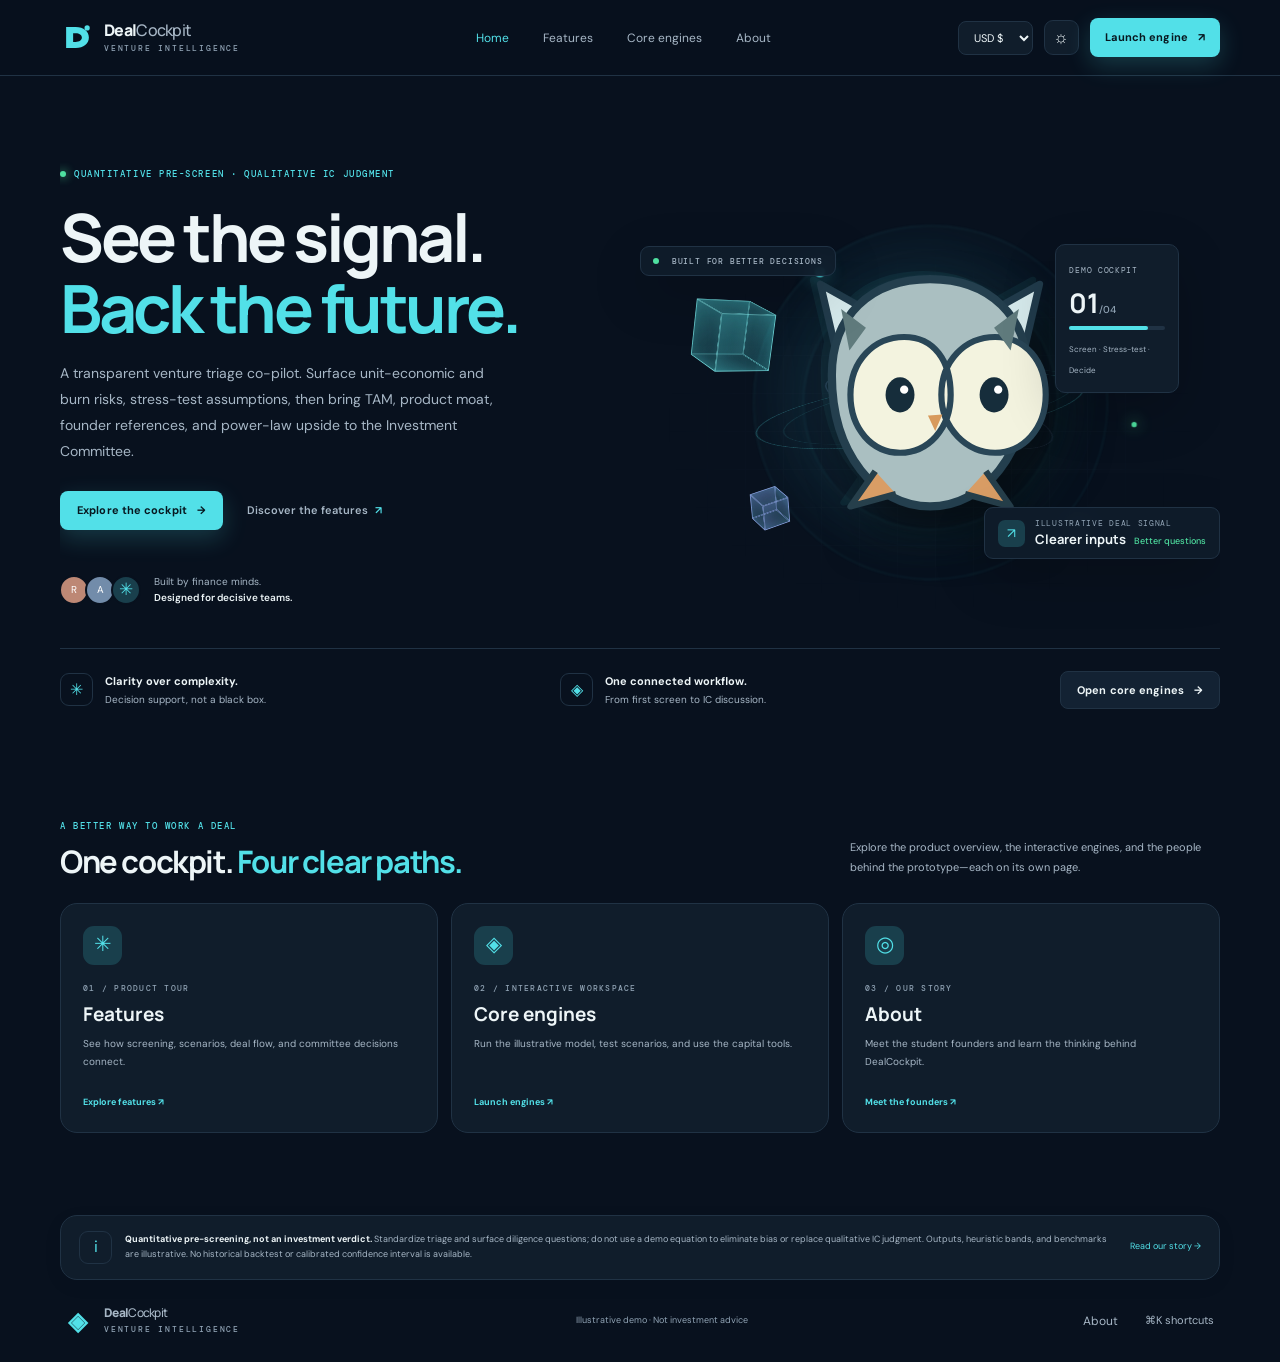
==== commit 121945f1: "Polish institutional DealCockpit experience Co-authored-by: Copilot App <223556219+Copilot@users.nor" ====
--- a/index.html
+++ b/index.html
@@ -21,12 +21,12 @@
   </header>
   <main id="main">
     <section class="hero shell" id="home">
-      <div class="hero-copy"><div class="eyebrow"><span class="status-dot"></span> THE INVESTOR'S OPERATING SYSTEM</div><h1>See the signal.<br><span>Back the future.</span></h1><p class="hero-lede">A sharper lens on early-stage companies. Screen opportunities, stress-test assumptions, and bring conviction to every investment conversation.</p><div class="hero-buttons"><a class="button button-primary" href="engines.html#screening">Explore the cockpit <span aria-hidden="true">→</span></a><a href="features.html" class="text-link">Discover the features <span aria-hidden="true">↗</span></a></div><div class="hero-proof"><div class="avatar-stack"><span>R</span><span>A</span><span class="proof-icon">✳</span></div><p>Built by finance minds.<br><b>Designed for decisive teams.</b></p></div></div>
+      <div class="hero-copy"><div class="eyebrow"><span class="status-dot"></span> QUANTITATIVE PRE-SCREEN · QUALITATIVE IC JUDGMENT</div><h1>See the signal.<br><span>Back the future.</span></h1><p class="hero-lede">A transparent venture triage co-pilot. Surface unit-economic and burn risks, stress-test assumptions, then bring TAM, product moat, founder references, and power-law upside to the Investment Committee.</p><div class="hero-buttons"><a class="button button-primary" href="engines.html#screening">Explore the cockpit <span aria-hidden="true">→</span></a><a href="features.html" class="text-link">Discover the features <span aria-hidden="true">↗</span></a></div><div class="hero-proof"><div class="avatar-stack"><span>R</span><span>A</span><span class="proof-icon">✳</span></div><p>Built by finance minds.<br><b>Designed for decisive teams.</b></p></div></div>
       <div class="hero-visual"><div class="orb orb-one"></div><div class="orb orb-two"></div><div class="hero-grid" aria-hidden="true"></div><div class="three-d-scene" aria-hidden="true"><div class="orbit-ring orbit-ring-a"></div><div class="orbit-ring orbit-ring-b"></div><div class="floating-cube cube-large"><i></i><i></i><i></i><i></i><i></i><i></i></div><div class="floating-cube cube-small"><i></i><i></i><i></i><i></i><i></i><i></i></div><span class="orbit-node node-a"></span><span class="orbit-node node-b"></span><span class="orbit-node node-c"></span></div><div class="hero-owl" aria-label="Stylized owl mascot" role="img"><svg viewBox="0 0 300 300"><path d="M61 112 44 39l75 42M239 112l17-73-75 42" fill="#d5e9eb" stroke="#213b4b" stroke-width="7" stroke-linejoin="round"/><path d="M55 127c0-57 37-93 95-93s95 36 95 93c0 76-43 127-95 127s-95-51-95-127Z" fill="#aabfc1" stroke="#243f4e" stroke-width="8"/><path d="M73 146c0-33 23-56 52-56s45 23 45 56-22 56-49 56-48-23-48-56Zm88 0c0-33 23-56 52-56s49 23 49 56-22 56-49 56-52-23-52-56Z" fill="#f3f3df" stroke="#294657" stroke-width="6"/><ellipse cx="121" cy="146" rx="14" ry="17" fill="#162d3b"/><ellipse cx="212" cy="146" rx="14" ry="17" fill="#162d3b"/><circle cx="125" cy="141" r="4" fill="white"/><circle cx="216" cy="141" r="4" fill="white"/><path d="m149 166 13-1-7 16-7-15Z" fill="#d89a5c"/><path d="m97 220-24 34 44-12m87-22 24 34-44-12" fill="#d99d65" stroke="#263f4b" stroke-width="6" stroke-linejoin="round"/><path d="M88 81 64 63l8 40m140-22 24-18-8 40" fill="#607b7d"/></svg></div><div class="floating-tag tag-top"><span class="tag-dot"></span> BUILT FOR BETTER DECISIONS</div><div class="floating-tag tag-bottom"><span class="tag-icon">↗</span><span><small>ILLUSTRATIVE DEAL SIGNAL</small><b>Clearer inputs <em>Better questions</em></b></span></div><div class="hero-mini-card"><span class="mini-label">DEMO COCKPIT</span><div class="mini-score">01<span>/04</span></div><div class="mini-bar"><i></i></div><small>Screen · Stress-test · Decide</small></div></div>
       <div class="hero-bottom"><div class="hero-note"><span class="note-icon">✳</span><span><b>Clarity over complexity.</b><small>Decision support, not a black box.</small></span></div><div class="hero-note"><span class="note-icon">◈</span><span><b>One connected workflow.</b><small>From first screen to IC discussion.</small></span></div><a class="button button-quiet" href="engines.html">Open core engines <span aria-hidden="true">→</span></a></div>
     </section>
     <section class="section shell"><div class="section-heading"><div><div class="eyebrow">A BETTER WAY TO WORK A DEAL</div><h2>One cockpit. <span>Four clear paths.</span></h2></div><p>Explore the product overview, the interactive engines, and the people behind the prototype—each on its own page.</p></div><div class="page-cards"><a class="page-card" href="features.html"><span class="page-card-icon">✳</span><span class="panel-kicker">01 / PRODUCT TOUR</span><h3>Features</h3><p>See how screening, scenarios, deal flow, and committee decisions connect.</p><b>Explore features ↗</b></a><a class="page-card" href="engines.html"><span class="page-card-icon">◈</span><span class="panel-kicker">02 / INTERACTIVE WORKSPACE</span><h3>Core engines</h3><p>Run the illustrative model, test scenarios, and use the capital tools.</p><b>Launch engines ↗</b></a><a class="page-card" href="about.html"><span class="page-card-icon">◎</span><span class="panel-kicker">03 / OUR STORY</span><h3>About</h3><p>Meet the student founders and learn the thinking behind DealCockpit.</p><b>Meet the founders ↗</b></a></div></section>
-    <section class="section shell"><div class="home-disclaimer panel"><span class="note-icon">i</span><p><b>An illustrative product demo.</b> Model outputs, benchmarks, confidence bands, and sample data are educational examples—not validated performance or investment advice.</p><a href="about.html">Read our story →</a></div></section>
+    <section class="section shell"><div class="home-disclaimer panel"><span class="note-icon">i</span><p><b>Quantitative pre-screening, not an investment verdict.</b> Standardize triage and surface diligence questions; do not use a demo equation to eliminate bias or replace qualitative IC judgment. Outputs, heuristic bands, and benchmarks are illustrative. No historical backtest or calibrated confidence interval is available.</p><a href="about.html">Read our story →</a></div></section>
   </main>
   <footer class="footer shell"><a class="brand footer-brand" href="index.html"><span class="brand-mark">◈</span><span>Deal<span class="brand-light">Cockpit</span><small>VENTURE INTELLIGENCE</small></span></a><span>Illustrative demo · Not investment advice</span><div><a href="about.html">About</a><button type="button" id="open-shortcuts">⌘K shortcuts</button></div></footer>
   <div id="toast" class="toast" role="status" aria-live="polite"></div>
--- a/styles.css
+++ b/styles.css
@@ -2,7 +2,7 @@
 :root[data-theme="light"]{color-scheme:light;--bg:#f2f6f8;--bg-soft:#eaf0f3;--panel:#fff;--panel-2:#f6fafb;--line:#d8e2e8;--text:#122334;--muted:#536a7b;--faint:#778d9d;--cyan:#087f8b;--cyan-dim:#d8f4f3;--green:#16865d;--red:#c94450;--amber:#a66a0b;--shadow:0 16px 38px #263a4a12}
 *{box-sizing:border-box}html{scroll-behavior:smooth;scroll-padding-top:92px}body{margin:0;background:var(--bg);color:var(--text);font-family:var(--font);font-size:14px;line-height:1.5;transition:background .2s,color .2s}button,input,select{font:inherit}button,a,select,input{outline-color:var(--cyan)}button{color:inherit}a{color:inherit;text-decoration:none}.shell{width:min(1160px,calc(100% - 48px));margin-inline:auto}.sr-only{position:absolute;width:1px;height:1px;padding:0;margin:-1px;overflow:hidden;clip:rect(0,0,0,0);white-space:nowrap;border:0}.skip-link{position:fixed;top:-50px;left:16px;background:var(--cyan);color:#04141b;padding:10px 16px;z-index:99;border-radius:8px}.skip-link:focus{top:10px}
 .topbar{height:76px;border-bottom:1px solid var(--line);display:flex;align-items:center;justify-content:space-between;padding:0 max(24px,calc((100vw - 1160px)/2));background:color-mix(in srgb,var(--bg) 91%,transparent);position:sticky;top:0;z-index:30;backdrop-filter:blur(16px)}.brand{display:flex;align-items:center;gap:9px;font:800 16px var(--display);letter-spacing:-.7px;line-height:1}.brand-mark{display:grid;place-items:center;width:35px;height:35px;color:var(--cyan)}.brand-mark svg{width:100%;height:100%}.brand-light{font-weight:500;color:var(--muted)}.brand small{display:block;font:500 8px var(--mono);letter-spacing:1.8px;color:var(--faint);margin-top:5px}.main-nav{display:flex;gap:34px;margin-left:50px}.main-nav a,.footer a,.footer button{color:var(--muted);font-size:12px;transition:color .18s}.main-nav a:hover,.footer a:hover,.footer button:hover{color:var(--cyan)}.header-actions{display:flex;align-items:center;gap:11px}.currency-select,.compact-select select{background:var(--panel);border:1px solid var(--line);border-radius:8px;color:var(--text);padding:8px 11px;font-size:11px}.icon-button{width:35px;height:35px;border:1px solid var(--line);background:var(--panel);border-radius:9px;cursor:pointer;font-size:17px}.icon-button:hover{border-color:var(--cyan);color:var(--cyan)}.button{display:inline-flex;align-items:center;justify-content:center;gap:10px;border-radius:8px;padding:10px 16px;font-size:11px;font-weight:700;letter-spacing:.1px;border:1px solid transparent;cursor:pointer;transition:transform .18s,background .18s,border-color .18s}.button:hover{transform:translateY(-2px)}.button-primary{color:#06151d;background:var(--cyan);box-shadow:0 8px 25px color-mix(in srgb,var(--cyan) 20%,transparent)}.button-primary:hover{background:#82eff2}.button-outline{color:var(--text);background:transparent;border-color:var(--line)}.button-outline:hover{border-color:var(--cyan);color:var(--cyan)}.button-quiet{color:var(--text);background:var(--panel-2);border-color:var(--line)}.button-quiet:hover{border-color:var(--cyan)}.header-cta{padding:10px 14px}.menu-toggle{display:none}
-.hero{min-height:640px;padding-top:92px;position:relative;display:grid;grid-template-columns:1fr 1fr;align-items:center;overflow:hidden}.hero-copy{position:relative;z-index:2;padding-bottom:46px}.eyebrow{font:500 9px var(--mono);letter-spacing:1.55px;color:var(--cyan);display:flex;align-items:center;gap:8px}.status-dot,.online-pill i{width:6px;height:6px;background:var(--green);border-radius:50%;box-shadow:0 0 10px var(--green)}h1,h2,h3,p{margin-top:0}h1{font:700 clamp(42px,5.2vw,68px)/1.07 var(--display);letter-spacing:-3.5px;margin:21px 0 18px}h1 span,h2 span{color:var(--cyan)}.hero-lede{font-size:14px;color:var(--muted);max-width:440px;line-height:1.85}.hero-buttons{display:flex;align-items:center;gap:24px;margin-top:26px}.text-link{font-size:11px;color:var(--muted);font-weight:600}.text-link span{color:var(--cyan);margin-left:4px}.hero-proof{display:flex;align-items:center;gap:13px;margin-top:44px}.avatar-stack{display:flex;padding-left:3px}.avatar-stack span{width:30px;height:30px;border-radius:50%;display:grid;place-items:center;margin-left:-4px;border:2px solid var(--bg);background:#bd8875;color:#fff;font-size:10px}.avatar-stack span:nth-child(2){background:#728caa}.avatar-stack .proof-icon{background:var(--cyan-dim);color:var(--cyan);font-size:17px}.hero-proof p{margin:0;font-size:10px;line-height:1.6;color:var(--muted)}.hero-proof b{font-weight:600;color:var(--text)}.hero-visual{height:460px;position:relative;display:grid;place-items:center;margin-top:-15px}.hero-grid{position:absolute;inset:15% 5% 5%;opacity:.18;background-image:linear-gradient(var(--line) 1px,transparent 1px),linear-gradient(90deg,var(--line) 1px,transparent 1px);background-size:38px 38px;mask-image:radial-gradient(ellipse,black 20%,transparent 72%)}.orb{position:absolute;border-radius:50%;filter:blur(1px)}.orb-one{width:355px;height:355px;background:radial-gradient(circle at 45% 45%,#173849aa,#0a172400 70%);border:1px solid #52e0e81a}.orb-two{width:255px;height:255px;border:1px solid #52e0e81f;box-shadow:0 0 75px #52e0e811}.hero-owl{position:relative;width:min(310px,72%);z-index:1;filter:drop-shadow(0 30px 36px #0007);animation:float 5s ease-in-out infinite}.hero-owl svg{width:100%;height:auto}.floating-tag{position:absolute;z-index:2;border:1px solid var(--line);background:color-mix(in srgb,var(--panel) 91%,transparent);border-radius:9px;box-shadow:var(--shadow);backdrop-filter:blur(10px)}.tag-top{top:74px;left:0;padding:9px 12px;font:500 8px var(--mono);letter-spacing:.8px;color:var(--muted)}.tag-dot{display:inline-block;width:6px;height:6px;background:var(--green);border-radius:100%;margin-right:7px}.tag-bottom{bottom:73px;right:0;display:flex;gap:10px;align-items:center;padding:10px 13px}.tag-icon{background:var(--cyan-dim);color:var(--cyan);width:27px;height:27px;border-radius:7px;display:grid;place-items:center}.tag-bottom small,.tag-bottom b{display:block}.tag-bottom small{font:8px var(--mono);color:var(--faint);letter-spacing:.7px}.tag-bottom b{font:700 13px var(--display);margin-top:2px}.tag-bottom em{font:500 9px var(--font);color:var(--green);font-style:normal;margin-left:5px}.hero-mini-card{position:absolute;right:7%;top:72px;z-index:3;width:124px;padding:13px;border:1px solid var(--line);background:var(--panel);border-radius:10px;box-shadow:var(--shadow)}.mini-label{font:8px var(--mono);color:var(--muted);letter-spacing:.7px}.mini-score{font:700 27px var(--display);margin-top:5px}.mini-score span{font:500 10px var(--font);color:var(--faint)}.mini-bar{height:4px;background:var(--line);border-radius:4px;margin:5px 0 7px}.mini-bar i{display:block;width:82%;height:100%;border-radius:4px;background:var(--cyan)}.hero-mini-card small{font-size:8px;color:var(--muted)}.hero-bottom{grid-column:1/-1;display:flex;align-items:center;justify-content:space-between;border-top:1px solid var(--line);padding:22px 0 29px;margin-top:-4px}.hero-note{display:flex;gap:12px;align-items:center}.note-icon{width:33px;height:33px;border:1px solid var(--line);border-radius:9px;display:grid;place-items:center;color:var(--cyan);font-size:16px}.hero-note b,.hero-note small{display:block}.hero-note b{font-size:11px}.hero-note small{font-size:10px;color:var(--muted);margin-top:3px}.upload-zone{display:flex;align-items:center;gap:12px;border:1px dashed #3a5365;padding:10px 12px;border-radius:10px;background:var(--panel);min-width:500px}.upload-zone.dragging{border-color:var(--cyan);background:var(--cyan-dim)}.upload-icon{width:31px;height:31px;border-radius:8px;background:var(--cyan-dim);color:var(--cyan);display:grid;place-items:center;font-size:19px}.upload-zone>span:nth-child(2){flex:1}.upload-zone b,.upload-zone small{display:block}.upload-zone b{font-size:10px}.upload-zone small{font-size:9px;color:var(--muted)}.inline-button{border:0;background:none;color:var(--cyan);padding:0;cursor:pointer;font-size:inherit}.upload-zone .button{font-size:9px;padding:8px 10px}
+.hero{min-height:640px;padding-top:92px;position:relative;display:grid;grid-template-columns:1fr 1fr;align-items:center;overflow:hidden}.hero-copy{position:relative;z-index:2;padding-bottom:46px}.eyebrow{font:500 9px var(--mono);letter-spacing:1.55px;color:var(--cyan);display:flex;align-items:center;gap:8px}.status-dot,.online-pill i{width:6px;height:6px;background:var(--green);border-radius:50%;box-shadow:0 0 10px var(--green)}h1,h2,h3,p{margin-top:0}h1{font:700 clamp(42px,5.2vw,68px)/1.07 var(--display);letter-spacing:-3.5px;margin:21px 0 18px}h1 span,h2 span{color:var(--cyan)}.hero-lede{font-size:14px;color:var(--muted);max-width:440px;line-height:1.85}.hero-buttons{display:flex;align-items:center;gap:24px;margin-top:26px}.text-link{font-size:11px;color:var(--muted);font-weight:600}.text-link span{color:var(--cyan);margin-left:4px}.hero-proof{display:flex;align-items:center;gap:13px;margin-top:44px}.avatar-stack{display:flex;padding-left:3px}.avatar-stack span{width:30px;height:30px;border-radius:50%;display:grid;place-items:center;margin-left:-4px;border:2px solid var(--bg);background:#bd8875;color:#fff;font-size:10px}.avatar-stack span:nth-child(2){background:#728caa}.avatar-stack .proof-icon{background:var(--cyan-dim);color:var(--cyan);font-size:17px}.hero-proof p{margin:0;font-size:10px;line-height:1.6;color:var(--muted)}.hero-proof b{font-weight:600;color:var(--text)}.hero-visual{height:460px;position:relative;display:grid;place-items:center;margin-top:-15px}.hero-grid{position:absolute;inset:15% 5% 5%;opacity:.18;background-image:linear-gradient(var(--line) 1px,transparent 1px),linear-gradient(90deg,var(--line) 1px,transparent 1px);background-size:38px 38px;mask-image:radial-gradient(ellipse,black 20%,transparent 72%)}.orb{position:absolute;border-radius:50%;filter:blur(1px)}.orb-one{width:355px;height:355px;background:radial-gradient(circle at 45% 45%,#173849aa,#0a172400 70%);border:1px solid #52e0e81a}.orb-two{width:255px;height:255px;border:1px solid #52e0e81f;box-shadow:0 0 75px #52e0e811}.hero-owl{position:relative;width:min(310px,72%);z-index:1;filter:drop-shadow(0 30px 36px #0007);animation:float 5s ease-in-out infinite}.hero-owl svg{width:100%;height:auto}.floating-tag{position:absolute;z-index:2;border:1px solid var(--line);background:color-mix(in srgb,var(--panel) 91%,transparent);border-radius:9px;box-shadow:var(--shadow);backdrop-filter:blur(10px)}.tag-top{top:74px;left:0;padding:9px 12px;font:500 8px var(--mono);letter-spacing:.8px;color:var(--muted)}.tag-dot{display:inline-block;width:6px;height:6px;background:var(--green);border-radius:100%;margin-right:7px}.tag-bottom{bottom:73px;right:0;display:flex;gap:10px;align-items:center;padding:10px 13px}.tag-icon{background:var(--cyan-dim);color:var(--cyan);width:27px;height:27px;border-radius:7px;display:grid;place-items:center}.tag-bottom small,.tag-bottom b{display:block}.tag-bottom small{font:8px var(--mono);color:var(--faint);letter-spacing:.7px}.tag-bottom b{font:700 13px var(--display);margin-top:2px}.tag-bottom em{font:500 9px var(--font);color:var(--green);font-style:normal;margin-left:5px}.hero-mini-card{position:absolute;right:7%;top:72px;z-index:3;width:124px;padding:13px;border:1px solid var(--line);background:var(--panel);border-radius:10px;box-shadow:var(--shadow)}.mini-label{font:8px var(--mono);color:var(--muted);letter-spacing:.7px}.mini-score{font:700 27px var(--display);margin-top:5px}.mini-score span{font:500 10px var(--font);color:var(--faint)}.mini-bar{height:4px;background:var(--line);border-radius:4px;margin:5px 0 7px}.mini-bar i{display:block;width:82%;height:100%;border-radius:4px;background:var(--cyan)}.hero-mini-card small{font-size:8px;color:var(--muted)}.hero-bottom{grid-column:1/-1;display:flex;align-items:center;justify-content:space-between;border-top:1px solid var(--line);padding:22px 0 29px;margin-top:-4px}.hero-note{display:flex;gap:12px;align-items:center}.note-icon{width:33px;height:33px;border:1px solid var(--line);border-radius:9px;display:grid;place-items:center;color:var(--cyan);font-size:16px}.hero-note b,.hero-note small{display:block}.hero-note b{font-size:11px}.hero-note small{font-size:10px;color:var(--muted);margin-top:3px}.upload-zone{display:flex;align-items:center;gap:12px;border:1px dashed #3a5365;padding:10px 12px;border-radius:10px;background:var(--panel);min-width:500px}.upload-zone.dragging{border-color:var(--cyan);background:var(--cyan-dim)}.upload-icon{width:31px;height:31px;border-radius:8px;background:var(--cyan-dim);color:var(--cyan);display:grid;place-items:center;font-size:19px}.upload-zone>span:nth-child(2){flex:1}.upload-zone b,.upload-zone small{display:block}.upload-zone b{font-size:10px}.upload-zone small{font-size:9px;color:var(--muted)}.inline-button{border:0;background:none;color:var(--cyan);padding:0;cursor:pointer;font-size:inherit}.upload-zone .button{font-size:9px;padding:8px 10px}.upload-zone .button:disabled{opacity:.48;cursor:not-allowed;filter:saturate(.5)}
 .section{padding-top:82px}.section-heading{display:flex;align-items:end;justify-content:space-between;margin-bottom:23px;gap:30px}.section-heading h2,.about-content h2{font:700 31px/1.18 var(--display);letter-spacing:-1.4px;margin:11px 0 0}.section-heading>p{max-width:370px;margin:0 0 2px;color:var(--muted);font-size:11px;line-height:1.8}.feature-strip{display:grid;grid-template-columns:repeat(5,1fr);gap:10px}.feature-chip{min-height:90px;border:1px solid var(--line);background:var(--panel);border-radius:12px;padding:16px;display:grid;grid-template-columns:30px 1fr;align-content:center;column-gap:9px;transition:transform .2s,border-color .2s}.feature-chip:hover{transform:translateY(-3px);border-color:var(--cyan)}.feature-chip>span{grid-row:span 2;color:var(--cyan);font-size:20px;align-self:center}.feature-chip b{font-size:11px}.feature-chip small{font-size:9px;color:var(--muted);margin-top:3px}
 .panel{border:1px solid var(--line);background:var(--panel);border-radius:var(--radius);box-shadow:0 5px 20px #0000000d}.screen-layout{display:grid;grid-template-columns:1fr 1fr;gap:14px}.score-panel,.contribution-panel{padding:22px 23px}.panel-head{display:flex;justify-content:space-between;align-items:flex-start;gap:15px}.panel-kicker{font:500 8px var(--mono);letter-spacing:1.25px;color:var(--faint);display:block}.panel-head h3{font:600 16px var(--display);letter-spacing:-.35px;margin:6px 0 0}.pill{font:500 8px var(--mono);letter-spacing:.6px;border-radius:20px;padding:6px 9px}.pill-positive{color:var(--green);background:color-mix(in srgb,var(--green) 10%,transparent);border:1px solid color-mix(in srgb,var(--green) 20%,transparent)}.pill-risk{color:var(--red);background:color-mix(in srgb,var(--red) 10%,transparent);border:1px solid color-mix(in srgb,var(--red) 20%,transparent)}.pill-neutral{color:var(--muted);background:var(--panel-2);border:1px solid var(--line)}.score-main{display:flex;align-items:center;justify-content:space-around;margin:12px 0 8px}.gauge{width:195px;height:127px;position:relative}.gauge svg{width:100%;height:100%;overflow:visible}.gauge-track,.gauge-value{fill:none;stroke-width:12;stroke-linecap:round}.gauge-track{stroke:var(--line)}.gauge-value{stroke:var(--cyan);stroke-dasharray:229;stroke-dashoffset:73;transition:stroke-dashoffset .5s}.gauge-number{position:absolute;bottom:0;left:0;right:0;text-align:center}.gauge-number strong{font:700 34px var(--display);display:block;letter-spacing:-1.5px}.gauge-number small{display:block;font-size:9px;color:var(--muted);margin-top:-2px}.return-stat{border-left:1px solid var(--line);padding-left:29px}.return-stat>span,.return-stat>small{display:block}.return-stat>span{font:500 8px var(--mono);letter-spacing:1px;color:var(--faint)}.return-stat strong{display:block;font:700 30px var(--display);margin:7px 0 0}.return-stat strong span{font-size:18px;color:var(--cyan)}.return-stat>small{font-size:9px;color:var(--muted)}.confidence-row{display:flex;align-items:center;gap:10px;padding:13px 0;border-top:1px solid var(--line);border-bottom:1px solid var(--line);font-size:9px}.confidence-row>span:first-child{white-space:nowrap;color:var(--muted)}.confidence-row b{color:var(--text);font-weight:600}.confidence-line{height:4px;flex:1;background:var(--line);border-radius:4px;position:relative}.confidence-line i{position:absolute;left:23%;right:22%;height:100%;background:var(--cyan);border-radius:4px;opacity:.75}.confidence-row small{color:var(--faint);white-space:nowrap;font-size:8px}.risk-block{padding:15px 0 10px}.subhead{display:flex;justify-content:space-between;font-size:9px;font-weight:600}.subhead span:last-child{color:var(--muted);font-weight:400}.risk-tags{display:flex;flex-wrap:wrap;gap:6px;margin-top:9px}.risk-tag{font-size:8px;color:var(--amber);border:1px solid color-mix(in srgb,var(--amber) 27%,transparent);background:color-mix(in srgb,var(--amber) 8%,transparent);border-radius:5px;padding:4px 7px}.risk-tag.high{color:var(--red);border-color:color-mix(in srgb,var(--red) 25%,transparent);background:color-mix(in srgb,var(--red) 8%,transparent)}.risk-tag.ok{color:var(--green);border-color:color-mix(in srgb,var(--green) 25%,transparent);background:color-mix(in srgb,var(--green) 8%,transparent)}.score-foot{display:flex;justify-content:space-between;padding-top:10px;border-top:1px solid var(--line);font-size:8px;color:var(--muted)}.tiny-positive{display:inline-block;width:6px;height:6px;border-radius:100%;background:var(--green);margin-right:5px}.mono{font-family:var(--mono);font-size:8px;letter-spacing:.35px;color:var(--faint)}.info-dot{width:17px;height:17px;display:grid;place-items:center;border-radius:50%;font:10px serif;border:1px solid var(--line);color:var(--muted)}.panel-description{font-size:10px;color:var(--muted);line-height:1.7;margin:9px 0 16px}.contribution-chart{display:grid;gap:8px}.contribution-row{display:grid;grid-template-columns:102px 1fr 43px;align-items:center;gap:9px;font-size:9px}.contribution-name{color:var(--muted);white-space:nowrap;overflow:hidden;text-overflow:ellipsis}.contribution-track{height:8px;position:relative;background:var(--panel-2);border-radius:5px}.contribution-track:before{content:"";position:absolute;top:-3px;bottom:-3px;width:1px;background:var(--faint);left:50%}.contribution-fill{height:100%;position:absolute;top:0;min-width:2px;border-radius:5px}.contribution-fill.positive{left:50%;background:var(--green)}.contribution-fill.negative{right:50%;background:var(--red)}.contribution-value{text-align:right;font:9px var(--mono)}.contribution-value.pos{color:var(--green)}.contribution-value.neg{color:var(--red)}.chart-legend{display:flex;gap:16px;margin-top:13px;color:var(--muted);font-size:8px}.chart-legend i{display:inline-block;width:7px;height:7px;border-radius:2px;margin-right:4px}.legend-pos{background:var(--green)}.legend-neg{background:var(--red)}
 .inputs-bar{display:grid;grid-template-columns:repeat(5,minmax(110px,1fr));gap:13px 15px;padding:18px 20px;margin-top:14px}.input-bar-title{grid-column:1/-1;display:flex;justify-content:space-between;align-items:center;border-bottom:1px solid var(--line);padding-bottom:10px}.input-bar-title small{color:var(--faint);font-size:9px}.inputs-bar label,.tool-inputs label{font-size:8px;color:var(--muted);display:grid;gap:5px}.inputs-bar input,.inputs-bar select,.tool-inputs input,.tool-inputs select{width:100%;height:33px;padding:0 9px;border-radius:7px;background:var(--bg-soft);border:1px solid var(--line);color:var(--text);font-size:10px;min-width:0}.inputs-bar input:focus,.inputs-bar select:focus,.tool-inputs input:focus,.tool-inputs select:focus,.chat-form input:focus{border-color:var(--cyan);outline:2px solid color-mix(in srgb,var(--cyan) 15%,transparent)}.validation-message{grid-column:1/-1;margin:0;color:var(--red);font-size:9px;min-height:0}.validation-message:not(:empty){padding-top:4px}
@@ -20,6 +20,8 @@
 @media(max-width:680px){.shell{width:min(100% - 30px,520px)}.topbar{height:64px;padding:0 15px}.main-nav{display:none;position:absolute;top:63px;left:0;right:0;background:var(--panel);margin:0;padding:17px 20px;border-bottom:1px solid var(--line);flex-direction:column;gap:16px}.main-nav.open{display:flex}.header-actions{gap:7px}.currency-select{padding:7px 6px;font-size:9px}.header-cta{display:none}.menu-toggle{display:block}.brand{font-size:14px}.brand-mark{width:31px;height:31px}.hero{display:flex;flex-direction:column;align-items:stretch;padding-top:54px;min-height:0}.hero-copy{padding-bottom:0}.hero h1{font-size:49px;letter-spacing:-2.8px}.hero-lede{font-size:12px}.hero-proof{margin-top:28px}.hero-visual{height:335px;margin:4px 0 2px}.hero-owl{width:245px}.orb-one{width:285px;height:285px}.orb-two{width:205px;height:205px}.tag-top{top:32px;left:0}.tag-bottom{right:0;bottom:34px}.hero-mini-card{right:1%;top:23px;width:110px;padding:10px}.mini-score{font-size:22px}.hero-bottom{width:100%;margin-top:2px;align-items:stretch;flex-direction:column;gap:16px;padding:17px 0 23px}.upload-zone{display:grid;grid-template-columns:31px 1fr auto;gap:8px;padding:10px}.upload-zone .button{grid-column:1/-1;width:100%}.section{padding-top:60px}.section-heading{align-items:flex-start;flex-direction:column;gap:11px;margin-bottom:17px}.section-heading h2,.about-content h2{font-size:27px}.section-heading>p{font-size:10px}.section-heading>.button{align-self:stretch}.feature-strip{grid-template-columns:repeat(2,1fr);gap:8px}.feature-chip{min-height:78px;padding:11px}.feature-chip:last-child{grid-column:1/-1}.screen-layout,.engine-grid,.capital-grid,.ic-layout,.bottom-grid{grid-template-columns:1fr}.score-panel,.contribution-panel,.whatif-panel,.allocation-panel,.waterfall-panel,.safe-panel,.vote-panel,.benchmark-panel,.correlation-panel,.chat-panel,.market-panel{padding:17px}.score-main{justify-content:space-between}.return-stat{padding-left:17px}.gauge{width:170px}.inputs-bar{grid-template-columns:repeat(2,minmax(0,1fr));padding:15px;gap:12px}.input-bar-title{grid-column:1/-1}.pipeline-board{grid-template-columns:repeat(2,minmax(0,1fr));gap:8px}.pipeline-column{padding:9px;min-height:190px}.deal-card{padding:9px}.tool-inputs{grid-template-columns:repeat(2,minmax(0,1fr))}.waterfall-panel .tool-inputs label:last-child{grid-column:1/-1}.market-row{grid-template-columns:84px 1fr 50px;gap:8px}.market-label{font-size:8px}.benchmark-row{grid-template-columns:105px 1fr 30px}.about-section{margin-top:60px;padding:40px 0}.about-content{grid-template-columns:50px 1fr;gap:13px}.about-mark{font-size:25px;letter-spacing:-2px;align-self:start;padding-top:20px}.about-stat{grid-column:2;border-left:0;border-top:1px solid var(--line);padding:12px 0 0;display:flex;align-items:center;gap:12px}.about-stat b{font-size:16px;margin:0}.about-stat i{position:static}.footer{height:auto;min-height:80px;flex-wrap:wrap;gap:8px;padding-block:16px}.footer>span{order:3;width:100%}.footer>div{gap:12px}.footer a,.footer button{font-size:9px}.command-footer{gap:8px;justify-content:space-between}.whatif-result{grid-template-columns:1fr 1fr}.whatif-spark{display:none}.allocation-content{gap:16px;padding-inline:0}.donut-chart{width:125px;height:125px}.donut-chart:before{width:85px;height:85px}.hero-buttons{gap:16px}.button{font-size:10px}.hero-buttons .button{padding:10px 12px}}
 @media(max-width:380px){.hero h1{font-size:43px}.score-main{gap:4px}.gauge{width:145px}.return-stat{padding-left:10px}.return-stat strong{font-size:26px}.confidence-row{gap:6px}.confidence-row small{display:none}.pipeline-board{grid-template-columns:1fr}.upload-zone{grid-template-columns:30px 1fr}.upload-zone .button{grid-column:1/-1}.allocation-content{gap:10px}.donut-chart{width:112px;height:112px}.donut-chart:before{width:76px;height:76px}}
 @media(prefers-reduced-motion:reduce){*,*::before,*::after{scroll-behavior:auto!important;animation-duration:.01ms!important;animation-iteration-count:1!important;transition-duration:.01ms!important}}
+.upload-files{display:grid;grid-template-columns:repeat(auto-fill,minmax(190px,1fr));gap:9px;margin:0 0 20px}.upload-files:empty{display:none}.upload-file{min-width:0;display:flex;align-items:center;gap:9px;padding:9px;border:1px solid var(--line);border-radius:9px;background:var(--panel)}.upload-file-preview,.upload-file-icon{width:42px;height:42px;flex:none;border-radius:6px}.upload-file-preview{object-fit:cover}.upload-file-icon{display:grid;place-items:center;background:var(--cyan-dim);color:var(--cyan);font:500 10px var(--mono)}.upload-file-details{min-width:0;flex:1}.upload-file-name,.upload-file-details small{display:block;overflow:hidden;text-overflow:ellipsis;white-space:nowrap}.upload-file-name{font-size:10px}.upload-file-details small{margin-top:3px;color:var(--muted);font-size:9px}.upload-file-open,.upload-file-remove{color:var(--cyan);background:none;border:0;text-decoration:none;cursor:pointer;font-size:10px}.upload-file-remove{font-size:17px;padding:4px}
+.imported-profile{margin-top:14px;padding:20px}.imported-profile[hidden]{display:none}.imported-profile-grid{display:grid;grid-template-columns:repeat(auto-fit,minmax(155px,1fr));gap:9px}.imported-profile-item{min-width:0;padding:10px;border:1px solid var(--line);border-radius:8px;background:var(--panel-soft,var(--bg-soft))}.imported-profile-item span,.imported-profile-item b{display:block}.imported-profile-item span{color:var(--muted);font-size:9px;text-transform:uppercase;letter-spacing:.06em}.imported-profile-item b{margin-top:5px;overflow-wrap:anywhere;font-size:11px;font-weight:600}
 .main-nav a[aria-current=page]{color:var(--cyan)}
 .page-cards{display:grid;grid-template-columns:repeat(3,1fr);gap:13px}
 .page-card{min-height:230px;padding:22px;border:1px solid var(--line);border-radius:var(--radius);background:var(--panel);display:flex;flex-direction:column;align-items:flex-start;transition:transform .2s,border-color .2s,background .2s}
@@ -205,3 +207,31 @@
 @media(max-width:900px){.stack-round{grid-template-columns:20px 1fr 1fr .7fr .7fr 1fr 25px}.pitch-split{grid-template-columns:1fr .9fr}}
 @media(max-width:680px){.sensitivity-panel,.compare-panel,.pitch-panel{padding:16px}.sensitivity-heatmap{grid-template-columns:minmax(62px,.95fr) repeat(5,minmax(38px,1fr));gap:3px}.heat-cell{min-height:43px;font-size:8px}.heatmap-axis{font-size:7px}.stack-round{grid-template-columns:18px repeat(2,minmax(0,1fr)) 25px;align-items:end}.stack-round label:nth-of-type(3),.stack-round label:nth-of-type(4),.stack-round label:nth-of-type(5){grid-row:2}.stack-round label:nth-of-type(3){grid-column:2}.stack-round label:nth-of-type(4){grid-column:3}.stack-round label:nth-of-type(5){grid-column:1/-2}.stack-remove{grid-column:4;grid-row:1}.option-pool-row{grid-template-columns:110px auto}.option-pool-row .micro-note{grid-column:1/-1}.term-inputs{grid-template-columns:repeat(2,minmax(0,1fr))}.counterproposal-result{grid-template-columns:1fr}.deal-compare-picker{grid-template-columns:repeat(2,minmax(0,1fr))}.pitch-split{grid-template-columns:1fr}.pitch-viewer,.pitch-viewer object{min-height:300px;height:300px}.audio-brief-row{flex-wrap:wrap}.audio-brief-row>div{flex:1 1 100%}.audio-brief-row .button{flex:1}.radar-layout{grid-template-columns:1fr}.ic-radar{margin:auto;max-width:260px}.ic-pillar-inputs{grid-template-columns:repeat(2,minmax(0,1fr))}.comparison-bars>div{grid-template-columns:90px 1fr 38px}.exit-value-input{grid-template-columns:1fr}.waterfall-payouts{grid-template-columns:1fr}.waterfall-row{grid-template-columns:minmax(72px,.9fr) minmax(70px,1fr) 40px;gap:5px}.waterfall-summary{grid-template-columns:1fr}.waterfall-axis{grid-template-columns:minmax(72px,.9fr) minmax(70px,1fr) 40px;gap:5px}.waterfall-axis span{font-size:5px}}
 @media(max-width:380px){.sensitivity-heatmap{grid-template-columns:54px repeat(5,minmax(34px,1fr))}.heat-cell{min-height:38px;font-size:7px}.heatmap-axis{font-size:6px}.deal-compare-picker{grid-template-columns:1fr}.stack-builder-head{align-items:flex-start;flex-direction:column}.counterproposal-actions{flex-direction:column}.counterproposal-actions .button{width:100%}.radar-label{font-size:7px}}
+
+/* Institutional decision-support polish */
+:root{--muted:#a7b7c6;--faint:#91a4b5}
+:root[data-theme="light"]{--muted:#455d70;--faint:#5a7182;--cyan:#087581;--amber:#905d00}
+button:focus-visible,a:focus-visible,select:focus-visible,input:focus-visible{outline:2px solid var(--cyan);outline-offset:3px}
+.methodology-banner{margin-top:24px;padding:20px 22px;border:1px solid color-mix(in srgb,var(--cyan) 34%,var(--line));border-radius:14px;background:linear-gradient(115deg,color-mix(in srgb,var(--cyan) 9%,var(--panel)),var(--panel));display:grid;grid-template-columns:minmax(230px,.85fr) 1.4fr;align-items:center;gap:24px}
+.methodology-banner h2{font:700 17px/1.35 var(--display);margin:8px 0 0}.methodology-banner p{color:var(--muted);font-size:11px;line-height:1.8;margin:0}
+.sample-presets{display:grid;grid-template-columns:repeat(4,minmax(0,1fr));align-items:stretch;gap:8px;margin-top:12px}.sample-presets>.panel-kicker{align-self:center}.sample-presets .button{min-height:48px;justify-content:space-between;gap:8px;flex-wrap:wrap}.sample-presets small{display:block;color:var(--muted);font-size:9px;font-weight:500}.sample-presets [aria-pressed="true"]{border-color:var(--cyan);background:var(--cyan-dim);color:var(--text)}
+.memo-actions{display:flex;align-items:center;justify-content:flex-end;flex-wrap:wrap;gap:8px}.memo-actions>p{margin:0;max-width:280px;text-align:right}
+.score-main{margin-top:8px}.gauge-number strong{font-size:38px}.return-stat strong{font-size:36px}.return-stat strong span{font-size:21px}.return-stat .pill{display:inline-flex;margin:6px 0 2px}.confidence-row{flex-wrap:wrap}.confidence-row small{white-space:normal}
+.score-panel,.contribution-panel,.whatif-panel,.allocation-panel,.sensitivity-panel,.waterfall-panel,.safe-panel,.vote-panel,.benchmark-panel,.correlation-panel{transition:transform .2s ease-in-out,border-color .2s ease-in-out,box-shadow .2s ease-in-out}
+.score-panel:hover,.contribution-panel:hover,.whatif-panel:hover,.allocation-panel:hover,.sensitivity-panel:hover,.waterfall-panel:hover,.safe-panel:hover,.vote-panel:hover,.benchmark-panel:hover,.correlation-panel:hover{transform:translateY(-2px);border-color:color-mix(in srgb,var(--cyan) 38%,var(--line));box-shadow:0 12px 32px #0002}
+.button{transition:all .2s ease-in-out}.button:not(:disabled):hover{box-shadow:0 0 0 1px color-mix(in srgb,var(--cyan) 28%,transparent),0 8px 25px color-mix(in srgb,var(--cyan) 15%,transparent)}.button:disabled{cursor:not-allowed;opacity:.58}
+.attribution-tabs{display:flex;gap:6px;padding:3px;border-radius:8px;background:var(--bg-soft);width:max-content;max-width:100%}.attribution-tabs button{border:1px solid transparent;background:transparent;color:var(--muted);border-radius:6px;padding:7px 10px;font-size:9px;cursor:pointer}.attribution-tabs button[aria-pressed="true"]{background:var(--cyan-dim);border-color:color-mix(in srgb,var(--cyan) 32%,transparent);color:var(--text);font-weight:700}
+.mobile-sensitivity-control{display:none}.mobile-sensitivity-control select{width:100%;height:40px;margin-top:6px;padding-inline:10px;background:var(--bg-soft);border:1px solid var(--line);border-radius:7px;color:var(--text)}
+#sensitivity-heatmap [hidden]{display:none!important}
+.risk-tag,.pill,.heat-cell,.risk-options label,.confidence-row,.waterfall-axis,.waterfall-row .contribution-name small{color:var(--muted)}
+:root[data-theme="light"] .skip-link,.button-primary{color:#071820}
+@media(max-width:767px){
+  .methodology-banner{grid-template-columns:1fr;gap:8px;padding:16px}.methodology-banner h2{font-size:16px}
+  .sample-presets{grid-template-columns:1fr}.sample-presets>.panel-kicker{grid-column:1/-1}
+  .memo-actions{justify-content:flex-start}.memo-actions>p{text-align:left}
+  .mobile-sensitivity-control{display:grid;gap:3px;margin:15px 0 10px;color:var(--muted);font-size:10px}
+  .sensitivity-heatmap{grid-template-columns:repeat(5,minmax(0,1fr));gap:5px}
+  .heat-cell{min-height:50px;font-size:10px}
+}
+@media(max-width:680px){.section-heading{align-items:flex-start;flex-direction:column;gap:12px}.memo-actions{width:100%}.memo-actions .button{flex:1}.score-main{gap:12px}.gauge{width:min(48%,195px)}.return-stat{padding-left:16px}.return-stat strong{font-size:32px}.confidence-row{gap:7px}.confidence-row small{flex:1 1 100%}}
+@media(prefers-reduced-motion:reduce){.score-panel,.contribution-panel,.whatif-panel,.allocation-panel,.sensitivity-panel,.waterfall-panel,.safe-panel,.vote-panel,.benchmark-panel,.correlation-panel,.button{transition:none!important}}
